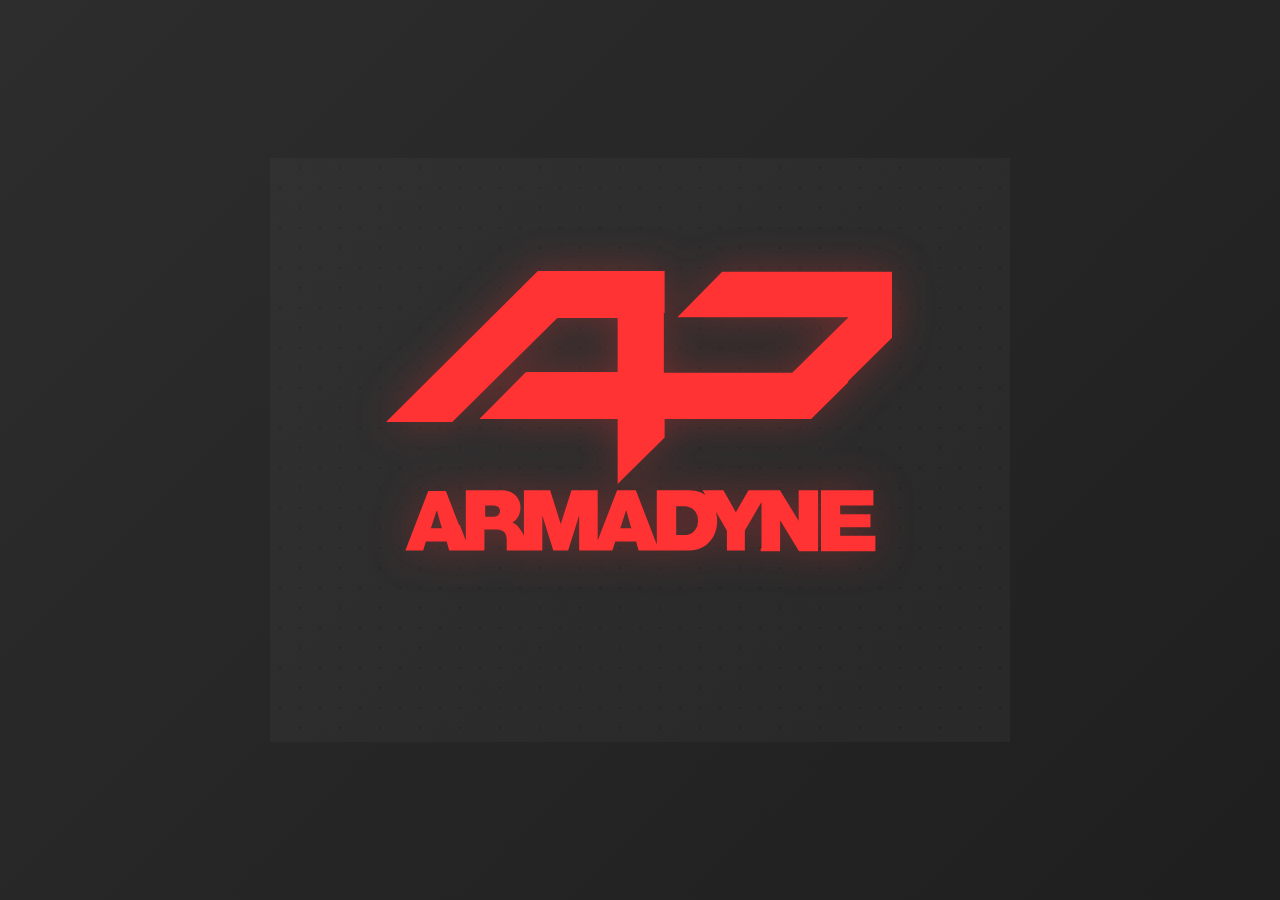
==== index.html @ 368b8206 "updated animations" ====
<!DOCTYPE html>
<html lang="en">
<head>
  <meta charset="UTF-8">
  <meta name="viewport" content="width=device-width, initial-scale=1.0">
  <meta http-equiv="X-UA-Compatible" content="IE=edge">
  <title>SVG Logo Page</title>
  <style>
    * {
      margin: 0;
      padding: 0;
      box-sizing: border-box;
    }

    body {
      /* Animated gradient background */
      background: linear-gradient(-45deg, #000, #333, #1a1a1a, #2d2d2d);
      background-size: 400% 400%;
      animation: gradientShift 8s ease infinite;
      display: flex;
      justify-content: center;
      align-items: center;
      height: 100vh;
      overflow: hidden;
    }

    @keyframes gradientShift {
      0% { background-position: 0% 50%; }
      50% { background-position: 100% 50%; }
      100% { background-position: 0% 50%; }
    }

    .svg-container {
      width: 50%;
      position: relative;
      animation: fadeInUp 2s ease-out, float 6s ease-in-out infinite;
      animation-delay: 0s, 2s;
    }

    @keyframes fadeInUp {
      from {
        opacity: 0;
        transform: translateY(50px);
      }
      to {
        opacity: 1;
        transform: translateY(0);
      }
    }

    @keyframes float {
      0%, 100% { transform: translateY(0px); }
      50% { transform: translateY(-10px); }
    }

    svg {
      width: 100%;
      height: auto;
      filter: drop-shadow(0 0 20px rgba(255, 51, 51, 0.3));
      transition: filter 0.3s ease;
    }

    svg:hover {
      filter: drop-shadow(0 0 30px rgba(255, 51, 51, 0.6));
    }

    /* SVG path animations */
    .cls-1, .cls-2 {
      fill: #ff3333;
      stroke: #ff3333;
      stroke-width: 2;
      stroke-dasharray: 1000;
      stroke-dashoffset: 1000;
      animation: drawPath 3s ease-in-out forwards;
      transition: stroke 0.3s ease, fill 0.3s ease;
    }

    .cls-1 {
      animation-delay: 0.5s;
    }

    .cls-2 {
      animation-delay: 1s;
    }

    @keyframes drawPath {
      to {
        stroke-dashoffset: 0;
      }
    }

    /* Hover effects */
    .svg-container:hover .cls-1,
    .svg-container:hover .cls-2 {
      stroke: #ff3333;
      fill: #ff3333;
      stroke-width: 3;
    }

    /* Add some sparkle effects */
    .svg-container::before {
      content: '';
      position: absolute;
      top: -50px;
      left: -50px;
      right: -50px;
      bottom: -50px;
      background: radial-gradient(circle, transparent 1px, rgba(102, 102, 102, 0.1) 1px);
      background-size: 20px 20px;
      animation: sparkle 4s linear infinite;
      pointer-events: none;
    }

    @keyframes sparkle {
      0% { transform: translateX(0) translateY(0); }
      25% { transform: translateX(10px) translateY(-5px); }
      50% { transform: translateX(-5px) translateY(10px); }
      75% { transform: translateX(-10px) translateY(-5px); }
      100% { transform: translateX(0) translateY(0); }
    }

    /* Text styling */
    text {
      fill: #999;
      font-family: Arial, sans-serif;
    }
  </style>
</head>
<body>

  <div class="svg-container">
    <!-- SVG with red fill and stroke -->
    <svg xmlns="http://www.w3.org/2000/svg" version="1.1" viewBox="0 0 800 600">
      <defs>
        <style>
          .cls-1, .cls-2 {
            fill: #ff3333; /* Red fill */
            stroke: #ff3333; /* Red stroke */
            stroke-width: 2; /* Stroke width */
          }
        </style>
      </defs>
      <g>
        <g id="Layer_1">
          <!-- First part with red fill and stroke -->
          <path class="cls-2" d="M257.85,205.9h115.21v-69.47h-76.8l-131.35,130.13h-79.98c62.37-62.62,125.72-124.25,187.85-186.87h157.03v126.21h160.46l70.44-69.47h-214.02l56.01-56.75h212.31v82.43l-101.51,100.53h-183.69v23.97l-56.75,56.01v-79.98h-171.46l56.26-56.75Z"/>
          
          <!-- Second part with red fill and stroke -->
          <path class="cls-1" d="M599.31,394.73l-24.95-40.85h-38.16l-16.39,28.62-16.14-28.62h-23.73l5.09,8.75c-5.69-5.34-13.49-8.75-23.44-8.75h-39.62v72.21l-27.88-72.21h-22.01l-25.93,67.14v-67.14h-31.06l-14.19,44.52-13.94-44.52h-31.06v60.56c-3.12-8.83-7.35-16.86-17.12-21.42,17.61-9.3,13.94-39.14-11.74-39.14h-43.78v67.14l-25.93-67.14h-22.01l-28.62,74.11h22.26l3.42-11.25h25.93l3.18,11.25h44.03v-26.17h12.72c9.05,0,14.68,1.96,15.16,12.23v13.94h44.52v-43.54l13.7,43.54h18.59l13.7-43.54v43.54h41.58l3.67-11.25h25.93l3.18,11.25h63.35c28.03,0,39.12-26.94,33.35-48.34l13.62,23.39v24.95h22.5v-24.95l20.79-35.42v60.36h22.26v-41.34l25.19,41.34h22.26v-74.11h-22.26v40.85ZM145.58,401.34h-8.32l8.32-25.68.49-1.22,7.58,26.91h-8.07ZM217.24,386.91h-11.74v-15.9h11.74c11.74,0,11.74,15.9,0,15.9ZM382.35,401.34h-8.32l8.32-25.68.49-1.22,7.58,26.91h-8.07ZM458.91,409.66c-.98,0-2.2.24-3.43.24h-11.25v-38.16h11.25c1.22,0,2.45.25,3.43.49,19.57,3.18,19.57,34,0,37.42ZM649.2,410.63v-12.72h37.91v-14.19h-37.91v-12.72h41.58v-17.12h-63.59v74.11h66.04v-17.37h-44.03Z"/>
        </g>
      </g>
    </svg>
  </div>

</body>
</html>
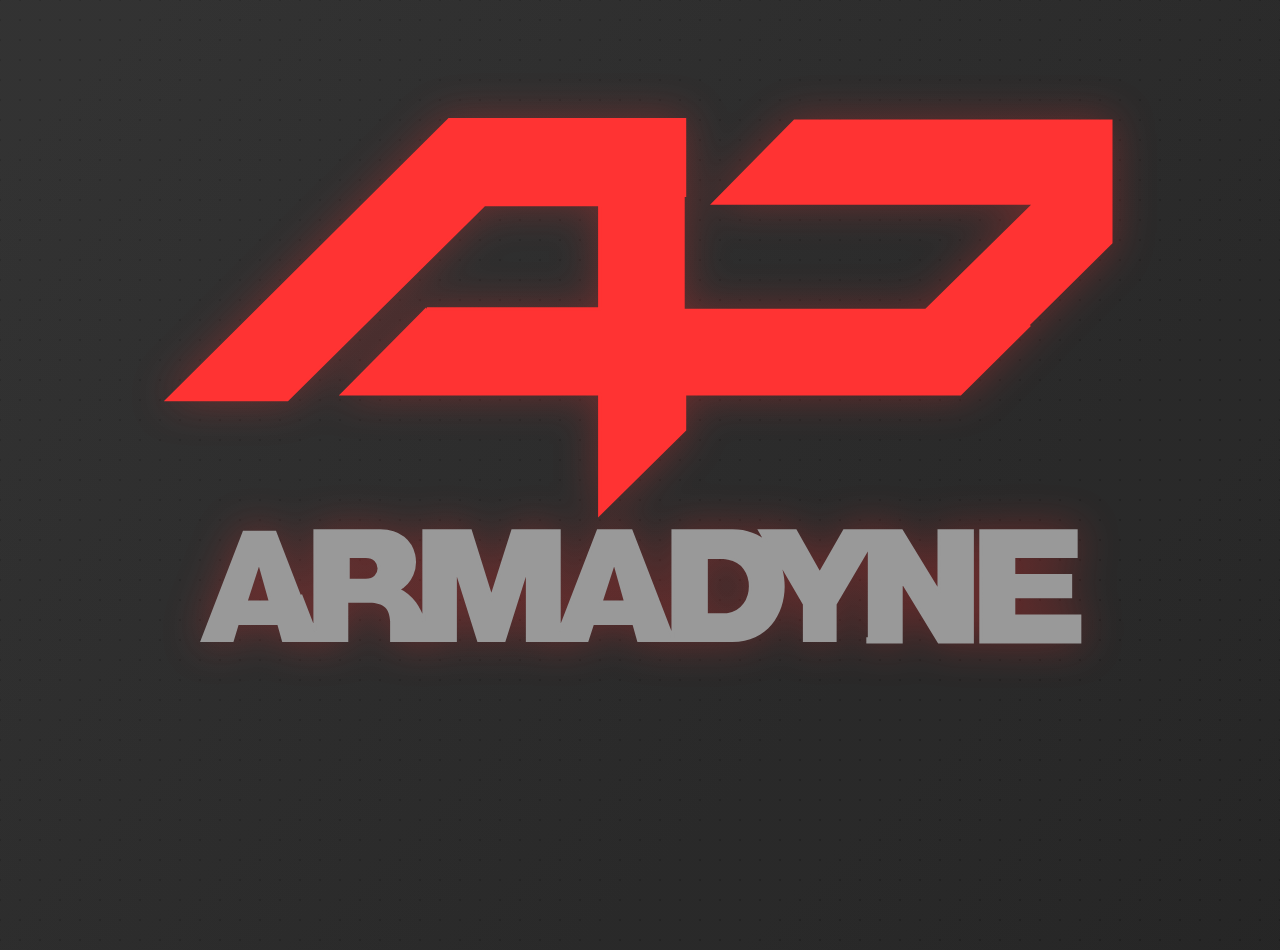
==== commit 7ddcd4d2: "updated colours" ====
--- a/index.html
+++ b/index.html
@@ -31,7 +31,8 @@
     }
 
     .svg-container {
-      width: 50%;
+      width: 100%;
+      height: 100vh;
       position: relative;
       animation: fadeInUp 2s ease-out, float 6s ease-in-out infinite;
       animation-delay: 0s, 2s;
@@ -55,7 +56,7 @@
 
     svg {
       width: 100%;
-      height: auto;
+      height: 100%;
       filter: drop-shadow(0 0 20px rgba(255, 51, 51, 0.3));
       transition: filter 0.3s ease;
     }
@@ -66,13 +67,23 @@
 
     /* SVG path animations */
     .cls-1, .cls-2 {
-      fill: #ff3333;
-      stroke: #ff3333;
       stroke-width: 2;
       stroke-dasharray: 1000;
       stroke-dashoffset: 1000;
       animation: drawPath 3s ease-in-out forwards;
       transition: stroke 0.3s ease, fill 0.3s ease;
+    }
+
+    /* Logo part (first path) - red */
+    .cls-2 {
+      fill: #ff3333;
+      stroke: #ff3333;
+    }
+
+    /* Text part (second path) - grey */
+    .cls-1 {
+      fill: #999;
+      stroke: #999;
     }
 
     .cls-1 {
@@ -90,10 +101,15 @@
     }
 
     /* Hover effects */
-    .svg-container:hover .cls-1,
     .svg-container:hover .cls-2 {
       stroke: #ff3333;
       fill: #ff3333;
+      stroke-width: 3;
+    }
+
+    .svg-container:hover .cls-1 {
+      stroke: #999;
+      fill: #999;
       stroke-width: 3;
     }
 
@@ -119,7 +135,7 @@
       100% { transform: translateX(0) translateY(0); }
     }
 
-    /* Text styling */
+    /* Text styling for any text elements */
     text {
       fill: #999;
       font-family: Arial, sans-serif;
@@ -133,19 +149,24 @@
     <svg xmlns="http://www.w3.org/2000/svg" version="1.1" viewBox="0 0 800 600">
       <defs>
         <style>
-          .cls-1, .cls-2 {
-            fill: #ff3333; /* Red fill */
-            stroke: #ff3333; /* Red stroke */
+          .cls-2 {
+            fill: #ff3333; /* Red fill for logo */
+            stroke: #ff3333; /* Red stroke for logo */
+            stroke-width: 2; /* Stroke width */
+          }
+          .cls-1 {
+            fill: #999; /* Grey fill for text */
+            stroke: #999; /* Grey stroke for text */
             stroke-width: 2; /* Stroke width */
           }
         </style>
       </defs>
       <g>
         <g id="Layer_1">
-          <!-- First part with red fill and stroke -->
+          <!-- Logo part with red fill and stroke -->
           <path class="cls-2" d="M257.85,205.9h115.21v-69.47h-76.8l-131.35,130.13h-79.98c62.37-62.62,125.72-124.25,187.85-186.87h157.03v126.21h160.46l70.44-69.47h-214.02l56.01-56.75h212.31v82.43l-101.51,100.53h-183.69v23.97l-56.75,56.01v-79.98h-171.46l56.26-56.75Z"/>
           
-          <!-- Second part with red fill and stroke -->
+          <!-- Text part with grey fill and stroke -->
           <path class="cls-1" d="M599.31,394.73l-24.95-40.85h-38.16l-16.39,28.62-16.14-28.62h-23.73l5.09,8.75c-5.69-5.34-13.49-8.75-23.44-8.75h-39.62v72.21l-27.88-72.21h-22.01l-25.93,67.14v-67.14h-31.06l-14.19,44.52-13.94-44.52h-31.06v60.56c-3.12-8.83-7.35-16.86-17.12-21.42,17.61-9.3,13.94-39.14-11.74-39.14h-43.78v67.14l-25.93-67.14h-22.01l-28.62,74.11h22.26l3.42-11.25h25.93l3.18,11.25h44.03v-26.17h12.72c9.05,0,14.68,1.96,15.16,12.23v13.94h44.52v-43.54l13.7,43.54h18.59l13.7-43.54v43.54h41.58l3.67-11.25h25.93l3.18,11.25h63.35c28.03,0,39.12-26.94,33.35-48.34l13.62,23.39v24.95h22.5v-24.95l20.79-35.42v60.36h22.26v-41.34l25.19,41.34h22.26v-74.11h-22.26v40.85ZM145.58,401.34h-8.32l8.32-25.68.49-1.22,7.58,26.91h-8.07ZM217.24,386.91h-11.74v-15.9h11.74c11.74,0,11.74,15.9,0,15.9ZM382.35,401.34h-8.32l8.32-25.68.49-1.22,7.58,26.91h-8.07ZM458.91,409.66c-.98,0-2.2.24-3.43.24h-11.25v-38.16h11.25c1.22,0,2.45.25,3.43.49,19.57,3.18,19.57,34,0,37.42ZM649.2,410.63v-12.72h37.91v-14.19h-37.91v-12.72h41.58v-17.12h-63.59v74.11h66.04v-17.37h-44.03Z"/>
         </g>
       </g>
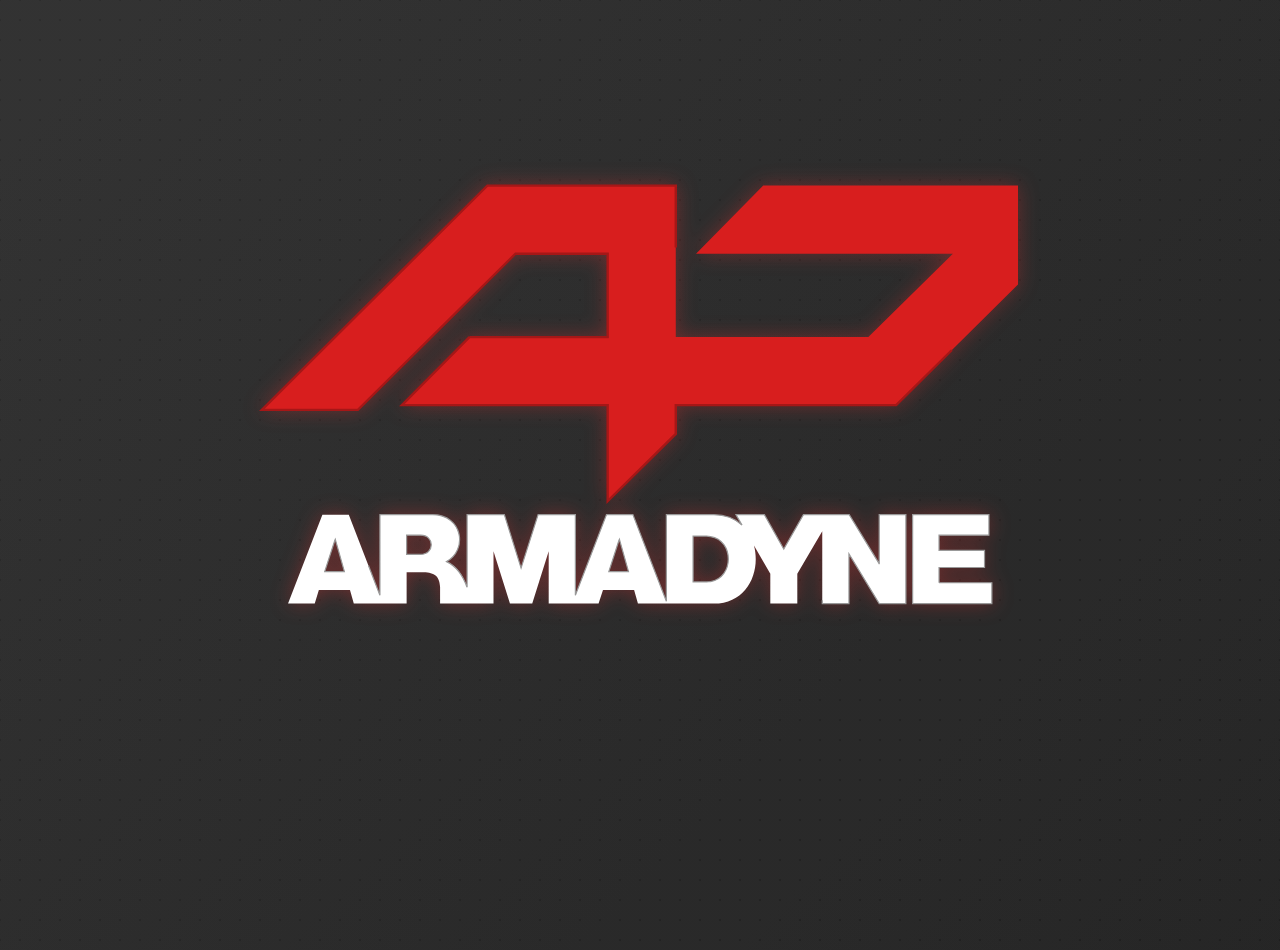
==== commit da7542a1: "Change title and update SVG styleschanges to logo Updated the title and modified SVG styles for logo" ====
--- a/index.html
+++ b/index.html
@@ -4,7 +4,7 @@
   <meta charset="UTF-8">
   <meta name="viewport" content="width=device-width, initial-scale=1.0">
   <meta http-equiv="X-UA-Compatible" content="IE=edge">
-  <title>SVG Logo Page</title>
+  <title>ARMADYNE</title>
   <style>
     * {
       margin: 0;
@@ -34,6 +34,9 @@
       width: 100%;
       height: 100vh;
       position: relative;
+      display: flex;
+      justify-content: center;
+      align-items: center;
       animation: fadeInUp 2s ease-out, float 6s ease-in-out infinite;
       animation-delay: 0s, 2s;
     }
@@ -55,14 +58,14 @@
     }
 
     svg {
-      width: 100%;
-      height: 100%;
-      filter: drop-shadow(0 0 20px rgba(255, 51, 51, 0.3));
+      width: 80%;
+      height: 80%;
+      filter: drop-shadow(0 0 10px rgba(255, 51, 51, 0.3));
       transition: filter 0.3s ease;
     }
 
     svg:hover {
-      filter: drop-shadow(0 0 30px rgba(255, 51, 51, 0.6));
+      filter: drop-shadow(0 0 15px rgba(255, 51, 51, 0.6));
     }
 
     /* SVG path animations */
@@ -74,16 +77,17 @@
       transition: stroke 0.3s ease, fill 0.3s ease;
     }
 
-    /* Logo part (first path) - red */
+    /* Logo part - custom red */
     .cls-2 {
-      fill: #ff3333;
-      stroke: #ff3333;
+      fill: #D81E1E;
+      stroke: #A61717;
     }
 
-    /* Text part (second path) - grey */
+    /* Text part - white with grey outline */
     .cls-1 {
-      fill: #999;
+      fill: #FFF;
       stroke: #999;
+      stroke-width: 1;
     }
 
     .cls-1 {
@@ -102,15 +106,15 @@
 
     /* Hover effects */
     .svg-container:hover .cls-2 {
-      stroke: #ff3333;
-      fill: #ff3333;
+      stroke: #A61717;
+      fill: #D81E1E;
       stroke-width: 3;
     }
 
     .svg-container:hover .cls-1 {
       stroke: #999;
-      fill: #999;
-      stroke-width: 3;
+      fill: #FFF;
+      stroke-width: 2;
     }
 
     /* Add some sparkle effects */
@@ -150,14 +154,14 @@
       <defs>
         <style>
           .cls-2 {
-            fill: #ff3333; /* Red fill for logo */
-            stroke: #ff3333; /* Red stroke for logo */
+            fill: #D81E1E; /* Custom red fill for logo */
+            stroke: #A61717; /* Darker red stroke for logo */
             stroke-width: 2; /* Stroke width */
           }
           .cls-1 {
-            fill: #999; /* Grey fill for text */
-            stroke: #999; /* Grey stroke for text */
-            stroke-width: 2; /* Stroke width */
+            fill: #FFF; /* White fill for text */
+            stroke: #999; /* Grey outline for text */
+            stroke-width: 1; /* Thinner stroke width */
           }
         </style>
       </defs>
@@ -166,7 +170,7 @@
           <!-- Logo part with red fill and stroke -->
           <path class="cls-2" d="M257.85,205.9h115.21v-69.47h-76.8l-131.35,130.13h-79.98c62.37-62.62,125.72-124.25,187.85-186.87h157.03v126.21h160.46l70.44-69.47h-214.02l56.01-56.75h212.31v82.43l-101.51,100.53h-183.69v23.97l-56.75,56.01v-79.98h-171.46l56.26-56.75Z"/>
           
-          <!-- Text part with grey fill and stroke -->
+          <!-- Text part with white fill and grey outline -->
           <path class="cls-1" d="M599.31,394.73l-24.95-40.85h-38.16l-16.39,28.62-16.14-28.62h-23.73l5.09,8.75c-5.69-5.34-13.49-8.75-23.44-8.75h-39.62v72.21l-27.88-72.21h-22.01l-25.93,67.14v-67.14h-31.06l-14.19,44.52-13.94-44.52h-31.06v60.56c-3.12-8.83-7.35-16.86-17.12-21.42,17.61-9.3,13.94-39.14-11.74-39.14h-43.78v67.14l-25.93-67.14h-22.01l-28.62,74.11h22.26l3.42-11.25h25.93l3.18,11.25h44.03v-26.17h12.72c9.05,0,14.68,1.96,15.16,12.23v13.94h44.52v-43.54l13.7,43.54h18.59l13.7-43.54v43.54h41.58l3.67-11.25h25.93l3.18,11.25h63.35c28.03,0,39.12-26.94,33.35-48.34l13.62,23.39v24.95h22.5v-24.95l20.79-35.42v60.36h22.26v-41.34l25.19,41.34h22.26v-74.11h-22.26v40.85ZM145.58,401.34h-8.32l8.32-25.68.49-1.22,7.58,26.91h-8.07ZM217.24,386.91h-11.74v-15.9h11.74c11.74,0,11.74,15.9,0,15.9ZM382.35,401.34h-8.32l8.32-25.68.49-1.22,7.58,26.91h-8.07ZM458.91,409.66c-.98,0-2.2.24-3.43.24h-11.25v-38.16h11.25c1.22,0,2.45.25,3.43.49,19.57,3.18,19.57,34,0,37.42ZM649.2,410.63v-12.72h37.91v-14.19h-37.91v-12.72h41.58v-17.12h-63.59v74.11h66.04v-17.37h-44.03Z"/>
         </g>
       </g>
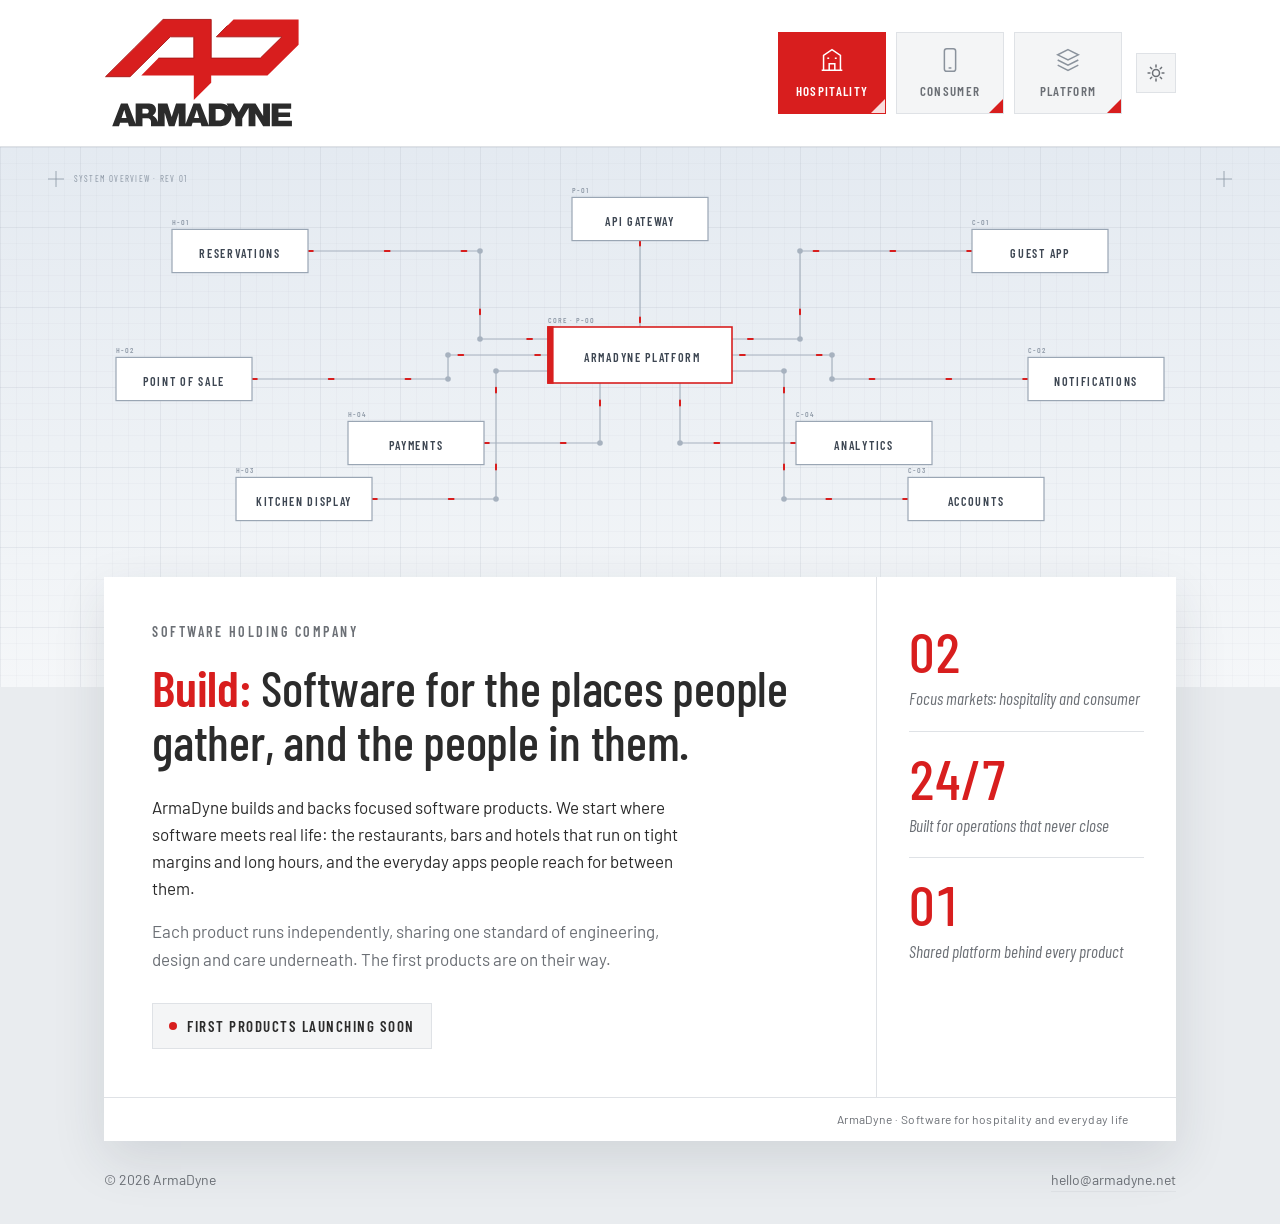
==== commit fca1eda2: "Redesign as ArmaDyne software holding company page Light and dark themes with a system-preference de" ====
--- a/index.html
+++ b/index.html
@@ -2,180 +2,596 @@
 <html lang="en">
 <head>
   <meta charset="UTF-8">
-  <meta name="viewport" content="width=device-width, initial-scale=1.0">
-  <meta http-equiv="X-UA-Compatible" content="IE=edge">
+  <meta name="viewport" content="width=device-width, initial-scale=1">
   <title>ARMADYNE</title>
+  <meta name="description" content="ArmaDyne is a software holding company building products for hospitality and for everyday users.">
+  <meta name="theme-color" content="#f4f5f6" media="(prefers-color-scheme: light)">
+  <meta name="theme-color" content="#1b1c1f" media="(prefers-color-scheme: dark)">
+  <meta property="og:type" content="website">
+  <meta property="og:url" content="https://armadyne.net/">
+  <meta property="og:title" content="ARMADYNE">
+  <meta property="og:description" content="A software holding company building products for hospitality and for everyday users.">
+  <link rel="icon" type="image/svg+xml" href="data:image/svg+xml,%3Csvg xmlns='http://www.w3.org/2000/svg' viewBox='80 75 580 275'%3E%3Cpath fill='%23D81E1E' d='M257.85,205.9h115.21v-69.47h-76.8l-131.35,130.13h-79.98c62.37-62.62,125.72-124.25,187.85-186.87h157.03v126.21h160.46l70.44-69.47h-214.02l56.01-56.75h212.31v82.43l-101.51,100.53h-183.69v23.97l-56.75,56.01v-79.98h-171.46l56.26-56.75Z'/%3E%3C/svg%3E">
+
+  <!-- Apply the saved theme before first paint so there is no flash. -->
+  <script>
+    try {
+      var saved = localStorage.getItem('theme');
+      if (saved === 'light' || saved === 'dark') document.documentElement.dataset.theme = saved;
+    } catch (e) {}
+  </script>
+
+  <link rel="preconnect" href="https://fonts.googleapis.com">
+  <link rel="preconnect" href="https://fonts.gstatic.com" crossorigin>
+  <link href="https://fonts.googleapis.com/css2?family=Barlow+Condensed:ital,wght@0,500;0,600;1,400&family=Barlow:wght@400;500;600&display=swap" rel="stylesheet">
+
   <style>
-    * {
-      margin: 0;
-      padding: 0;
-      box-sizing: border-box;
-    }
+    :root {
+      --page: #e9ecef;
+      --panel: #ffffff;
+      --panel-alt: #f4f5f6;
+      --text: #2b2b2b;
+      --muted: #6b6f75;
+      --rule: #dfe2e6;
+      --accent: #D81E1E;
+      --accent-dark: #A61717;
+      --word-fill: #2b2b2b;
+      --word-stroke: transparent;
+      --sky-top: #e4eaf1;
+      --sky-mid: #edf1f5;
+      --sky-bottom: #f5f7f9;
+      --grid: rgba(60, 80, 110, .07);
+      --grid-major: rgba(60, 80, 110, .14);
+      --node-bg: #ffffff;
+      --node-stroke: #9aa6b4;
+      --line: #a7b2bf;
+      --label: #3d4652;
+      --tag: #8a95a3;
+      --structure-light: #8a929c;
+      --shadow: 0 18px 50px rgba(30, 40, 55, .12);
+      color-scheme: light;
+    }
+
+    @media (prefers-color-scheme: dark) {
+      :root:not([data-theme="light"]) {
+        --page: #1b1c1f;
+        --panel: #121315;
+        --panel-alt: #18191c;
+        --text: #e8e8e8;
+        --muted: #9a9ea5;
+        --rule: #2a2c30;
+        --accent: #E53535;
+        --accent-dark: #b52323;
+        --word-fill: #ffffff;
+        --word-stroke: #999999;
+        --sky-top: #070b12;
+        --sky-mid: #0b1220;
+        --sky-bottom: #111a2b;
+        --grid: rgba(140, 170, 210, .06);
+        --grid-major: rgba(140, 170, 210, .13);
+        --node-bg: #0f1622;
+        --node-stroke: #3d4c63;
+        --line: #34435a;
+        --label: #c9d3e0;
+        --tag: #5f6f86;
+        --structure-light: #4a5566;
+        --shadow: 0 18px 50px rgba(0, 0, 0, .5);
+        color-scheme: dark;
+      }
+    }
+
+    :root[data-theme="dark"] {
+      --page: #1b1c1f;
+      --panel: #121315;
+      --panel-alt: #18191c;
+      --text: #e8e8e8;
+      --muted: #9a9ea5;
+      --rule: #2a2c30;
+      --accent: #E53535;
+      --accent-dark: #b52323;
+      --word-fill: #ffffff;
+      --word-stroke: #999999;
+      --sky-top: #070b12;
+      --sky-mid: #0b1220;
+      --sky-bottom: #111a2b;
+      --grid: rgba(140, 170, 210, .06);
+      --grid-major: rgba(140, 170, 210, .13);
+      --node-bg: #0f1622;
+      --node-stroke: #3d4c63;
+      --line: #34435a;
+      --label: #c9d3e0;
+      --tag: #5f6f86;
+      --structure-light: #4a5566;
+      --shadow: 0 18px 50px rgba(0, 0, 0, .5);
+      color-scheme: dark;
+    }
+
+    *, *::before, *::after { box-sizing: border-box; margin: 0; padding: 0; }
+
+    html { -webkit-text-size-adjust: 100%; }
 
     body {
-      /* Animated gradient background */
-      background: linear-gradient(-45deg, #000, #333, #1a1a1a, #2d2d2d);
-      background-size: 400% 400%;
-      animation: gradientShift 8s ease infinite;
+      background: var(--page);
+      color: var(--text);
+      font-family: 'Barlow', system-ui, sans-serif;
+      font-size: 17px;
+      line-height: 1.6;
+      min-height: 100vh;
       display: flex;
+      flex-direction: column;
+      transition: background-color .3s ease, color .3s ease;
+    }
+
+    .wrap { width: 100%; max-width: 1120px; margin: 0 auto; padding: 0 24px; }
+
+    /* Header */
+    header {
+      background: var(--panel);
+      border-bottom: 1px solid var(--rule);
+      position: relative;
+      z-index: 2;
+      transition: background-color .3s ease;
+    }
+
+    .header-inner {
+      display: flex;
+      align-items: center;
+      justify-content: space-between;
+      gap: 24px;
+      padding-top: 18px;
+      padding-bottom: 18px;
+    }
+
+    .logo { display: block; width: 190px; flex-shrink: 0; }
+    .logo svg { display: block; width: 100%; height: auto; overflow: visible; }
+
+    .logo .mark { fill: var(--accent); stroke: var(--accent-dark); stroke-width: 2; }
+    .logo .word { fill: var(--word-fill); stroke: var(--word-stroke); stroke-width: 1; }
+
+    .logo .mark, .logo .word {
+      stroke-dasharray: 1600;
+      stroke-dashoffset: 1600;
+      fill-opacity: 0;
+      animation: draw 1.6s ease-out forwards, fill .6s ease-out forwards;
+    }
+    .logo .mark { stroke-width: 3; animation-delay: 0s, 1.1s; }
+    .logo .word { animation-delay: .35s, 1.35s; }
+
+    @keyframes draw { to { stroke-dashoffset: 0; } }
+    @keyframes fill { to { fill-opacity: 1; } }
+
+    .header-right { display: flex; align-items: center; gap: 14px; }
+
+    .tiles { display: flex; gap: 10px; list-style: none; }
+
+    .tile {
+      position: relative;
+      width: 108px;
+      height: 82px;
+      background: var(--panel-alt);
+      border: 1px solid var(--rule);
+      display: flex;
+      flex-direction: column;
+      align-items: center;
       justify-content: center;
-      align-items: center;
-      height: 100vh;
+      gap: 6px;
       overflow: hidden;
-    }
-
-    @keyframes gradientShift {
-      0% { background-position: 0% 50%; }
-      50% { background-position: 100% 50%; }
-      100% { background-position: 0% 50%; }
-    }
-
-    .svg-container {
-      width: 100%;
-      height: 100vh;
-      position: relative;
-      display: flex;
-      justify-content: center;
-      align-items: center;
-      animation: fadeInUp 2s ease-out, float 6s ease-in-out infinite;
-      animation-delay: 0s, 2s;
-    }
-
-    @keyframes fadeInUp {
-      from {
-        opacity: 0;
-        transform: translateY(50px);
-      }
-      to {
-        opacity: 1;
-        transform: translateY(0);
-      }
-    }
-
-    @keyframes float {
-      0%, 100% { transform: translateY(0px); }
-      50% { transform: translateY(-10px); }
-    }
-
-    svg {
-      width: 80%;
-      height: 80%;
-      filter: drop-shadow(0 0 10px rgba(255, 51, 51, 0.3));
-      transition: filter 0.3s ease;
-    }
-
-    svg:hover {
-      filter: drop-shadow(0 0 15px rgba(255, 51, 51, 0.6));
-    }
-
-    /* SVG path animations */
-    .cls-1, .cls-2 {
-      stroke-width: 2;
-      stroke-dasharray: 1000;
-      stroke-dashoffset: 1000;
-      animation: drawPath 3s ease-in-out forwards;
-      transition: stroke 0.3s ease, fill 0.3s ease;
-    }
-
-    /* Logo part - custom red */
-    .cls-2 {
-      fill: #D81E1E;
-      stroke: #A61717;
-    }
-
-    /* Text part - white with grey outline */
-    .cls-1 {
-      fill: #FFF;
-      stroke: #999;
-      stroke-width: 1;
-    }
-
-    .cls-1 {
-      animation-delay: 0.5s;
-    }
-
-    .cls-2 {
-      animation-delay: 1s;
-    }
-
-    @keyframes drawPath {
-      to {
-        stroke-dashoffset: 0;
-      }
-    }
-
-    /* Hover effects */
-    .svg-container:hover .cls-2 {
-      stroke: #A61717;
-      fill: #D81E1E;
-      stroke-width: 3;
-    }
-
-    .svg-container:hover .cls-1 {
-      stroke: #999;
-      fill: #FFF;
-      stroke-width: 2;
-    }
-
-    /* Add some sparkle effects */
-    .svg-container::before {
+      transition: background-color .3s ease, border-color .3s ease;
+    }
+    .tile svg { width: 30px; height: 30px; stroke: var(--structure-light); fill: none; stroke-width: 1.6; }
+    .tile span {
+      font-family: 'Barlow Condensed', sans-serif;
+      font-weight: 600;
+      font-size: 13px;
+      letter-spacing: .1em;
+      text-transform: uppercase;
+      color: var(--muted);
+    }
+    .tile::after {
       content: '';
       position: absolute;
-      top: -50px;
-      left: -50px;
-      right: -50px;
-      bottom: -50px;
-      background: radial-gradient(circle, transparent 1px, rgba(102, 102, 102, 0.1) 1px);
-      background-size: 20px 20px;
-      animation: sparkle 4s linear infinite;
-      pointer-events: none;
-    }
-
-    @keyframes sparkle {
-      0% { transform: translateX(0) translateY(0); }
-      25% { transform: translateX(10px) translateY(-5px); }
-      50% { transform: translateX(-5px) translateY(10px); }
-      75% { transform: translateX(-10px) translateY(-5px); }
-      100% { transform: translateX(0) translateY(0); }
-    }
-
-    /* Text styling for any text elements */
-    text {
-      fill: #999;
-      font-family: Arial, sans-serif;
+      right: 0;
+      bottom: 0;
+      border-style: solid;
+      border-width: 0 0 14px 14px;
+      border-color: transparent transparent var(--accent) transparent;
+    }
+    .tile.active { background: var(--accent); border-color: var(--accent); }
+    .tile.active svg { stroke: #fff; }
+    .tile.active span { color: #fff; }
+    .tile.active::after { border-color: transparent transparent #fff transparent; opacity: .85; }
+
+    .theme-toggle {
+      width: 40px;
+      height: 40px;
+      border: 1px solid var(--rule);
+      background: var(--panel-alt);
+      color: var(--muted);
+      display: grid;
+      place-items: center;
+      cursor: pointer;
+      transition: color .2s ease, border-color .2s ease, background-color .3s ease;
+    }
+    .theme-toggle:hover { color: var(--accent); border-color: var(--accent); }
+    .theme-toggle:focus-visible { outline: 2px solid var(--accent); outline-offset: 2px; }
+    .theme-toggle svg { width: 20px; height: 20px; fill: none; stroke: currentColor; stroke-width: 1.8; stroke-linecap: round; }
+    .theme-toggle .moon { display: none; }
+    :root[data-theme="dark"] .theme-toggle .sun { display: none; }
+    :root[data-theme="dark"] .theme-toggle .moon { display: block; }
+    @media (prefers-color-scheme: dark) {
+      :root:not([data-theme="light"]) .theme-toggle .sun { display: none; }
+      :root:not([data-theme="light"]) .theme-toggle .moon { display: block; }
+    }
+
+    /* Hero */
+    .hero {
+      position: relative;
+      height: 60vh;
+      min-height: 360px;
+      max-height: 620px;
+      overflow: hidden;
+      background: linear-gradient(180deg, var(--sky-top) 0%, var(--sky-mid) 55%, var(--sky-bottom) 100%);
+      transition: background .3s ease;
+    }
+    .hero svg { position: absolute; inset: 0; width: 100%; height: 100%; }
+    .grid-minor { stroke: var(--grid); }
+    .grid-major { stroke: var(--grid-major); }
+    .link { fill: none; stroke: var(--line); stroke-width: 1.5; }
+    .flow { fill: none; stroke: var(--accent); stroke-width: 2.5; stroke-linecap: round; stroke-dasharray: 6 90; animation: flow 3.2s linear infinite; }
+    .flow.slow { animation-duration: 4.4s; }
+    .flow.rev { animation-direction: reverse; }
+    @keyframes flow { to { stroke-dashoffset: -96; } }
+    .joint { fill: var(--line); }
+    .node rect { fill: var(--node-bg); stroke: var(--node-stroke); stroke-width: 1.5; }
+    .node text, .hub text {
+      font-family: 'Barlow Condensed', sans-serif;
+      font-weight: 600;
+      font-size: 15px;
+      letter-spacing: .14em;
+      fill: var(--label);
+      text-anchor: middle;
+      dominant-baseline: central;
+    }
+    .node .tag, .hub .tag { font-size: 10px; font-weight: 500; letter-spacing: .12em; fill: var(--tag); text-anchor: start; }
+    .hub rect { fill: var(--node-bg); stroke: var(--accent); stroke-width: 2; }
+    .hub .core { fill: var(--accent); }
+    .tick { stroke: var(--tag); stroke-width: 1; }
+    .hero rect, .hero text, .hero line, .hero path { transition: fill .3s ease, stroke .3s ease; }
+
+    /* Content */
+    main { flex: 1; position: relative; z-index: 1; }
+
+    .panel {
+      background: var(--panel);
+      margin-top: -110px;
+      box-shadow: var(--shadow);
+      display: grid;
+      grid-template-columns: 1fr 300px;
+      transition: background-color .3s ease;
+    }
+
+    .intro { padding: 44px 48px 48px; }
+
+    .eyebrow {
+      font-family: 'Barlow Condensed', sans-serif;
+      font-weight: 600;
+      font-size: 14px;
+      letter-spacing: .18em;
+      text-transform: uppercase;
+      color: var(--muted);
+      margin-bottom: 14px;
+    }
+
+    h1 {
+      font-family: 'Barlow Condensed', sans-serif;
+      font-weight: 500;
+      font-size: clamp(32px, 4.4vw, 50px);
+      line-height: 1.08;
+      letter-spacing: -.005em;
+      margin-bottom: 26px;
+      text-wrap: balance;
+    }
+    h1 strong { color: var(--accent); font-weight: 600; }
+
+    .intro p { color: var(--muted); max-width: 54ch; margin-bottom: 16px; }
+    .intro p.lead { color: var(--text); }
+
+    .status {
+      display: inline-flex;
+      align-items: center;
+      gap: 10px;
+      margin-top: 14px;
+      padding: 10px 16px;
+      border: 1px solid var(--rule);
+      background: var(--panel-alt);
+      font-family: 'Barlow Condensed', sans-serif;
+      font-weight: 600;
+      font-size: 15px;
+      letter-spacing: .1em;
+      text-transform: uppercase;
+    }
+    .status .dot {
+      width: 8px;
+      height: 8px;
+      border-radius: 50%;
+      background: var(--accent);
+      animation: pulse 2s ease-in-out infinite;
+    }
+    @keyframes pulse { 50% { opacity: .25; } }
+
+    .stats {
+      list-style: none;
+      border-left: 1px solid var(--rule);
+      padding: 28px 32px;
+      display: flex;
+      flex-direction: column;
+    }
+    .stats li { padding: 18px 0; border-bottom: 1px solid var(--rule); }
+    .stats li:last-child { border-bottom: 0; }
+
+    .stat-num {
+      display: flex;
+      align-items: baseline;
+      gap: 8px;
+      font-family: 'Barlow Condensed', sans-serif;
+      font-weight: 500;
+      font-size: 56px;
+      line-height: 1;
+      color: var(--accent);
+      font-variant-numeric: tabular-nums;
+    }
+    .stat-num small { font-size: 18px; font-weight: 600; letter-spacing: .08em; }
+    .stat-label {
+      display: block;
+      margin-top: 6px;
+      font-family: 'Barlow Condensed', sans-serif;
+      font-style: italic;
+      font-size: 17px;
+      color: var(--muted);
+    }
+
+    .report {
+      grid-column: 1 / -1;
+      border-top: 1px solid var(--rule);
+      padding: 12px 48px;
+      font-size: 12px;
+      color: var(--muted);
+      text-align: right;
+      letter-spacing: .04em;
+    }
+
+    footer { padding: 28px 0 32px; font-size: 14px; color: var(--muted); }
+    .footer-inner { display: flex; justify-content: space-between; gap: 16px; flex-wrap: wrap; }
+    footer a { color: var(--muted); text-decoration: none; border-bottom: 1px solid var(--rule); }
+    footer a:hover { color: var(--accent); border-color: var(--accent); }
+
+    /* Tablet / phone */
+    @media (max-width: 860px) {
+      .panel { grid-template-columns: 1fr; margin-top: -70px; }
+      .stats { border-left: 0; border-top: 1px solid var(--rule); padding: 8px 32px; flex-direction: row; flex-wrap: wrap; gap: 0 32px; }
+      .stats li { flex: 1 1 160px; border-bottom: 0; }
+      .report { padding: 12px 32px; }
+    }
+
+    @media (max-width: 640px) {
+      .wrap { padding: 0 16px; }
+      .header-inner { flex-wrap: wrap; }
+      .logo { width: 150px; }
+      .header-right { width: 100%; justify-content: space-between; }
+      .tiles { flex: 1; }
+      .tile { flex: 1; width: auto; height: 64px; }
+      .tile svg { width: 22px; height: 22px; }
+      .hero { height: 38vh; min-height: 240px; }
+      .panel { margin-top: -48px; }
+      .intro { padding: 30px 22px 32px; }
+      .stats { padding: 4px 22px 12px; flex-direction: column; }
+      .stats li { border-bottom: 1px solid var(--rule); }
+      .stats li:last-child { border-bottom: 0; }
+      .stat-num { font-size: 46px; }
+      .report { padding: 12px 22px; text-align: left; }
+    }
+
+    @media (prefers-reduced-motion: reduce) {
+      .logo .mark, .logo .word { animation: none; stroke-dashoffset: 0; fill-opacity: 1; }
+      .status .dot, .flow { animation: none; }
+      .flow { display: none; }
+      body, header, .panel, .tile, .hero { transition: none; }
     }
   </style>
 </head>
 <body>
 
-  <div class="svg-container">
-    <!-- SVG with red fill and stroke -->
-    <svg xmlns="http://www.w3.org/2000/svg" version="1.1" viewBox="0 0 800 600">
+  <header>
+    <div class="wrap header-inner">
+      <a class="logo" href="/" aria-label="ArmaDyne home">
+        <svg viewBox="80 75 620 360" role="img" aria-hidden="true">
+          <path class="mark" d="M257.85,205.9h115.21v-69.47h-76.8l-131.35,130.13h-79.98c62.37-62.62,125.72-124.25,187.85-186.87h157.03v126.21h160.46l70.44-69.47h-214.02l56.01-56.75h212.31v82.43l-101.51,100.53h-183.69v23.97l-56.75,56.01v-79.98h-171.46l56.26-56.75Z"/>
+          <path class="word" d="M599.31,394.73l-24.95-40.85h-38.16l-16.39,28.62-16.14-28.62h-23.73l5.09,8.75c-5.69-5.34-13.49-8.75-23.44-8.75h-39.62v72.21l-27.88-72.21h-22.01l-25.93,67.14v-67.14h-31.06l-14.19,44.52-13.94-44.52h-31.06v60.56c-3.12-8.83-7.35-16.86-17.12-21.42,17.61-9.3,13.94-39.14-11.74-39.14h-43.78v67.14l-25.93-67.14h-22.01l-28.62,74.11h22.26l3.42-11.25h25.93l3.18,11.25h44.03v-26.17h12.72c9.05,0,14.68,1.96,15.16,12.23v13.94h44.52v-43.54l13.7,43.54h18.59l13.7-43.54v43.54h41.58l3.67-11.25h25.93l3.18,11.25h63.35c28.03,0,39.12-26.94,33.35-48.34l13.62,23.39v24.95h22.5v-24.95l20.79-35.42v60.36h22.26v-41.34l25.19,41.34h22.26v-74.11h-22.26v40.85ZM145.58,401.34h-8.32l8.32-25.68.49-1.22,7.58,26.91h-8.07ZM217.24,386.91h-11.74v-15.9h11.74c11.74,0,11.74,15.9,0,15.9ZM382.35,401.34h-8.32l8.32-25.68.49-1.22,7.58,26.91h-8.07ZM458.91,409.66c-.98,0-2.2.24-3.43.24h-11.25v-38.16h11.25c1.22,0,2.45.25,3.43.49,19.57,3.18,19.57,34,0,37.42ZM649.2,410.63v-12.72h37.91v-14.19h-37.91v-12.72h41.58v-17.12h-63.59v74.11h66.04v-17.37h-44.03Z"/>
+        </svg>
+      </a>
+
+      <div class="header-right">
+        <ul class="tiles" aria-label="Focus areas">
+          <li class="tile active">
+            <svg viewBox="0 0 32 32" aria-hidden="true"><path d="M5 27h22M7 27V11l9-6 9 6v16M13 27v-7h6v7M11 14h2M19 14h2"/></svg>
+            <span>Hospitality</span>
+          </li>
+          <li class="tile">
+            <svg viewBox="0 0 32 32" aria-hidden="true"><rect x="10" y="4" width="12" height="24" rx="2.5"/><path d="M14.5 24.5h3"/></svg>
+            <span>Consumer</span>
+          </li>
+          <li class="tile">
+            <svg viewBox="0 0 32 32" aria-hidden="true"><path d="M16 5l11 5.5-11 5.5L5 10.5 16 5Z"/><path d="M5 16l11 5.5L27 16M5 21.5L16 27l11-5.5"/></svg>
+            <span>Platform</span>
+          </li>
+        </ul>
+
+        <button class="theme-toggle" type="button" aria-label="Toggle dark mode">
+          <svg class="sun" viewBox="0 0 24 24" aria-hidden="true"><circle cx="12" cy="12" r="4.2"/><path d="M12 2.5v2.2M12 19.3v2.2M2.5 12h2.2M19.3 12h2.2M5.3 5.3l1.6 1.6M17.1 17.1l1.6 1.6M18.7 5.3l-1.6 1.6M6.9 17.1l-1.6 1.6"/></svg>
+          <svg class="moon" viewBox="0 0 24 24" aria-hidden="true"><path d="M20 14.5A8 8 0 0 1 9.5 4a8 8 0 1 0 10.5 10.5Z"/></svg>
+        </button>
+      </div>
+    </div>
+  </header>
+
+  <!-- Original illustration: a system flow diagram on a blueprint grid. -->
+  <section class="hero" aria-hidden="true">
+    <svg viewBox="0 0 1600 700" preserveAspectRatio="xMidYMin slice">
       <defs>
-        <style>
-          .cls-2 {
-            fill: #D81E1E; /* Custom red fill for logo */
-            stroke: #A61717; /* Darker red stroke for logo */
-            stroke-width: 2; /* Stroke width */
-          }
-          .cls-1 {
-            fill: #FFF; /* White fill for text */
-            stroke: #999; /* Grey outline for text */
-            stroke-width: 1; /* Thinner stroke width */
-          }
-        </style>
+        <pattern id="grid-minor" width="20" height="20" patternUnits="userSpaceOnUse"><path class="grid-minor" d="M20 0H0V20" fill="none" stroke-width="1"/></pattern>
+        <pattern id="grid-major" width="100" height="100" patternUnits="userSpaceOnUse"><path class="grid-major" d="M100 0H0V100" fill="none" stroke-width="1"/></pattern>
       </defs>
+      <rect width="1600" height="700" fill="url(#grid-minor)"/>
+      <rect width="1600" height="700" fill="url(#grid-major)"/>
+
       <g>
-        <g id="Layer_1">
-          <!-- Logo part with red fill and stroke -->
-          <path class="cls-2" d="M257.85,205.9h115.21v-69.47h-76.8l-131.35,130.13h-79.98c62.37-62.62,125.72-124.25,187.85-186.87h157.03v126.21h160.46l70.44-69.47h-214.02l56.01-56.75h212.31v82.43l-101.51,100.53h-183.69v23.97l-56.75,56.01v-79.98h-171.46l56.26-56.75Z"/>
-          
-          <!-- Text part with white fill and grey outline -->
-          <path class="cls-1" d="M599.31,394.73l-24.95-40.85h-38.16l-16.39,28.62-16.14-28.62h-23.73l5.09,8.75c-5.69-5.34-13.49-8.75-23.44-8.75h-39.62v72.21l-27.88-72.21h-22.01l-25.93,67.14v-67.14h-31.06l-14.19,44.52-13.94-44.52h-31.06v60.56c-3.12-8.83-7.35-16.86-17.12-21.42,17.61-9.3,13.94-39.14-11.74-39.14h-43.78v67.14l-25.93-67.14h-22.01l-28.62,74.11h22.26l3.42-11.25h25.93l3.18,11.25h44.03v-26.17h12.72c9.05,0,14.68,1.96,15.16,12.23v13.94h44.52v-43.54l13.7,43.54h18.59l13.7-43.54v43.54h41.58l3.67-11.25h25.93l3.18,11.25h63.35c28.03,0,39.12-26.94,33.35-48.34l13.62,23.39v24.95h22.5v-24.95l20.79-35.42v60.36h22.26v-41.34l25.19,41.34h22.26v-74.11h-22.26v40.85ZM145.58,401.34h-8.32l8.32-25.68.49-1.22,7.58,26.91h-8.07ZM217.24,386.91h-11.74v-15.9h11.74c11.74,0,11.74,15.9,0,15.9ZM382.35,401.34h-8.32l8.32-25.68.49-1.22,7.58,26.91h-8.07ZM458.91,409.66c-.98,0-2.2.24-3.43.24h-11.25v-38.16h11.25c1.22,0,2.45.25,3.43.49,19.57,3.18,19.57,34,0,37.42ZM649.2,410.63v-12.72h37.91v-14.19h-37.91v-12.72h41.58v-17.12h-63.59v74.11h66.04v-17.37h-44.03Z"/>
-        </g>
+        <path class="link" d="M385 130 H600 V240 H685"/>
+        <path class="link" d="M315 290 H560 V260 H685"/>
+        <path class="link" d="M465 440 H620 V280 H685"/>
+        <path class="link" d="M605 370 H750 V295"/>
+        <path class="link" d="M1215 130 H1000 V240 H915"/>
+        <path class="link" d="M1285 290 H1040 V260 H915"/>
+        <path class="link" d="M1135 440 H980 V280 H915"/>
+        <path class="link" d="M995 370 H850 V295"/>
+        <path class="link" d="M800 117 V225"/>
+      </g>
+      <g>
+        <path class="flow" d="M385 130 H600 V240 H685"/>
+        <path class="flow slow" d="M315 290 H560 V260 H685"/>
+        <path class="flow" d="M465 440 H620 V280 H685"/>
+        <path class="flow slow" d="M605 370 H750 V295"/>
+        <path class="flow rev" d="M1215 130 H1000 V240 H915"/>
+        <path class="flow slow rev" d="M1285 290 H1040 V260 H915"/>
+        <path class="flow rev" d="M1135 440 H980 V280 H915"/>
+        <path class="flow slow rev" d="M995 370 H850 V295"/>
+        <path class="flow slow" d="M800 117 V225"/>
+      </g>
+      <g>
+        <circle class="joint" cx="600" cy="130" r="3.5"/>
+        <circle class="joint" cx="600" cy="240" r="3.5"/>
+        <circle class="joint" cx="560" cy="290" r="3.5"/>
+        <circle class="joint" cx="560" cy="260" r="3.5"/>
+        <circle class="joint" cx="620" cy="440" r="3.5"/>
+        <circle class="joint" cx="620" cy="280" r="3.5"/>
+        <circle class="joint" cx="750" cy="370" r="3.5"/>
+        <circle class="joint" cx="1000" cy="130" r="3.5"/>
+        <circle class="joint" cx="1000" cy="240" r="3.5"/>
+        <circle class="joint" cx="1040" cy="290" r="3.5"/>
+        <circle class="joint" cx="1040" cy="260" r="3.5"/>
+        <circle class="joint" cx="980" cy="440" r="3.5"/>
+        <circle class="joint" cx="980" cy="280" r="3.5"/>
+        <circle class="joint" cx="850" cy="370" r="3.5"/>
+      </g>
+
+      <g>
+        <g class="node"><rect x="215" y="103" width="170" height="54"/><text x="300" y="132">RESERVATIONS</text><text class="tag" x="215" y="94">H-01</text></g>
+        <g class="node"><rect x="145" y="263" width="170" height="54"/><text x="230" y="292">POINT OF SALE</text><text class="tag" x="145" y="254">H-02</text></g>
+        <g class="node"><rect x="295" y="413" width="170" height="54"/><text x="380" y="442">KITCHEN DISPLAY</text><text class="tag" x="295" y="404">H-03</text></g>
+        <g class="node"><rect x="435" y="343" width="170" height="54"/><text x="520" y="372">PAYMENTS</text><text class="tag" x="435" y="334">H-04</text></g>
+        <g class="node"><rect x="1215" y="103" width="170" height="54"/><text x="1300" y="132">GUEST APP</text><text class="tag" x="1215" y="94">C-01</text></g>
+        <g class="node"><rect x="1285" y="263" width="170" height="54"/><text x="1370" y="292">NOTIFICATIONS</text><text class="tag" x="1285" y="254">C-02</text></g>
+        <g class="node"><rect x="1135" y="413" width="170" height="54"/><text x="1220" y="442">ACCOUNTS</text><text class="tag" x="1135" y="404">C-03</text></g>
+        <g class="node"><rect x="995" y="343" width="170" height="54"/><text x="1080" y="372">ANALYTICS</text><text class="tag" x="995" y="334">C-04</text></g>
+        <g class="node"><rect x="715" y="63" width="170" height="54"/><text x="800" y="92">API GATEWAY</text><text class="tag" x="715" y="54">P-01</text></g>
+      </g>
+
+      <g class="hub">
+        <rect x="685" y="225" width="230" height="70"/>
+        <rect class="core" x="685" y="225" width="6" height="70"/>
+        <text x="803" y="262">ARMADYNE PLATFORM</text>
+        <text class="tag" x="685" y="216">CORE &middot; P-00</text>
+      </g>
+
+      <g>
+        <path class="tick" d="M60 40 H80 M70 30 V50 M1520 40 H1540 M1530 30 V50"/>
+        <text class="tag" x="92" y="44" style="font-family:'Barlow Condensed',sans-serif;font-size:11px;letter-spacing:.14em;fill:var(--tag)">SYSTEM OVERVIEW &middot; REV 01</text>
       </g>
     </svg>
-  </div>
-
+  </section>
+
+  <main>
+    <div class="wrap">
+      <article class="panel">
+        <div class="intro">
+          <p class="eyebrow">Software holding company</p>
+          <h1><strong>Build:</strong> Software for the places people gather, and the people in them.</h1>
+          <p class="lead">ArmaDyne builds and backs focused software products. We start where software meets real life: the restaurants, bars and hotels that run on tight margins and long hours, and the everyday apps people reach for between them.</p>
+          <p>Each product runs independently, sharing one standard of engineering, design and care underneath. The first products are on their way.</p>
+          <div class="status"><span class="dot"></span>First products launching soon</div>
+        </div>
+
+        <ul class="stats">
+          <li>
+            <span class="stat-num" data-count="2" data-pad="2">02</span>
+            <span class="stat-label">Focus markets: hospitality and consumer</span>
+          </li>
+          <li>
+            <span class="stat-num">24/7</span>
+            <span class="stat-label">Built for operations that never close</span>
+          </li>
+          <li>
+            <span class="stat-num" data-count="1" data-pad="2">01</span>
+            <span class="stat-label">Shared platform behind every product</span>
+          </li>
+        </ul>
+
+        <p class="report">ArmaDyne &middot; Software for hospitality and everyday life</p>
+      </article>
+    </div>
+  </main>
+
+  <footer>
+    <div class="wrap footer-inner">
+      <span>&copy; 2026 ArmaDyne</span>
+      <a href="mailto:hello@armadyne.net">hello@armadyne.net</a>
+    </div>
+  </footer>
+
+  <script>
+    (function () {
+      var reduceMotion = window.matchMedia('(prefers-reduced-motion: reduce)').matches;
+
+      // Theme toggle: override the system preference and remember it.
+      var root = document.documentElement;
+      var dark = window.matchMedia('(prefers-color-scheme: dark)');
+      function isDark() {
+        return root.dataset.theme ? root.dataset.theme === 'dark' : dark.matches;
+      }
+      function syncThemeColor() {
+        var color = isDark() ? '#1b1c1f' : '#f4f5f6';
+        document.querySelectorAll('meta[name="theme-color"]').forEach(function (m) { m.setAttribute('content', color); });
+      }
+      document.querySelector('.theme-toggle').addEventListener('click', function () {
+        var next = isDark() ? 'light' : 'dark';
+        root.dataset.theme = next;
+        try { localStorage.setItem('theme', next); } catch (e) {}
+        syncThemeColor();
+      });
+      if (root.dataset.theme) syncThemeColor();
+
+      // Stats count up once on load.
+      if (reduceMotion) return;
+      document.querySelectorAll('[data-count]').forEach(function (el) {
+        var target = parseFloat(el.dataset.count);
+        var decimals = parseInt(el.dataset.decimals || '0', 10);
+        var pad = parseInt(el.dataset.pad || '0', 10);
+        var start = performance.now() + 500;
+        var duration = 1400;
+        function format(v) {
+          var t = v.toFixed(decimals);
+          while (t.length < pad) t = '0' + t;
+          return t;
+        }
+        el.textContent = format(0);
+        function frame(now) {
+          var p = Math.min(Math.max((now - start) / duration, 0), 1);
+          var eased = 1 - Math.pow(1 - p, 3);
+          el.textContent = format(target * eased);
+          if (p < 1) requestAnimationFrame(frame);
+        }
+        requestAnimationFrame(frame);
+      });
+    })();
+  </script>
 </body>
 </html>
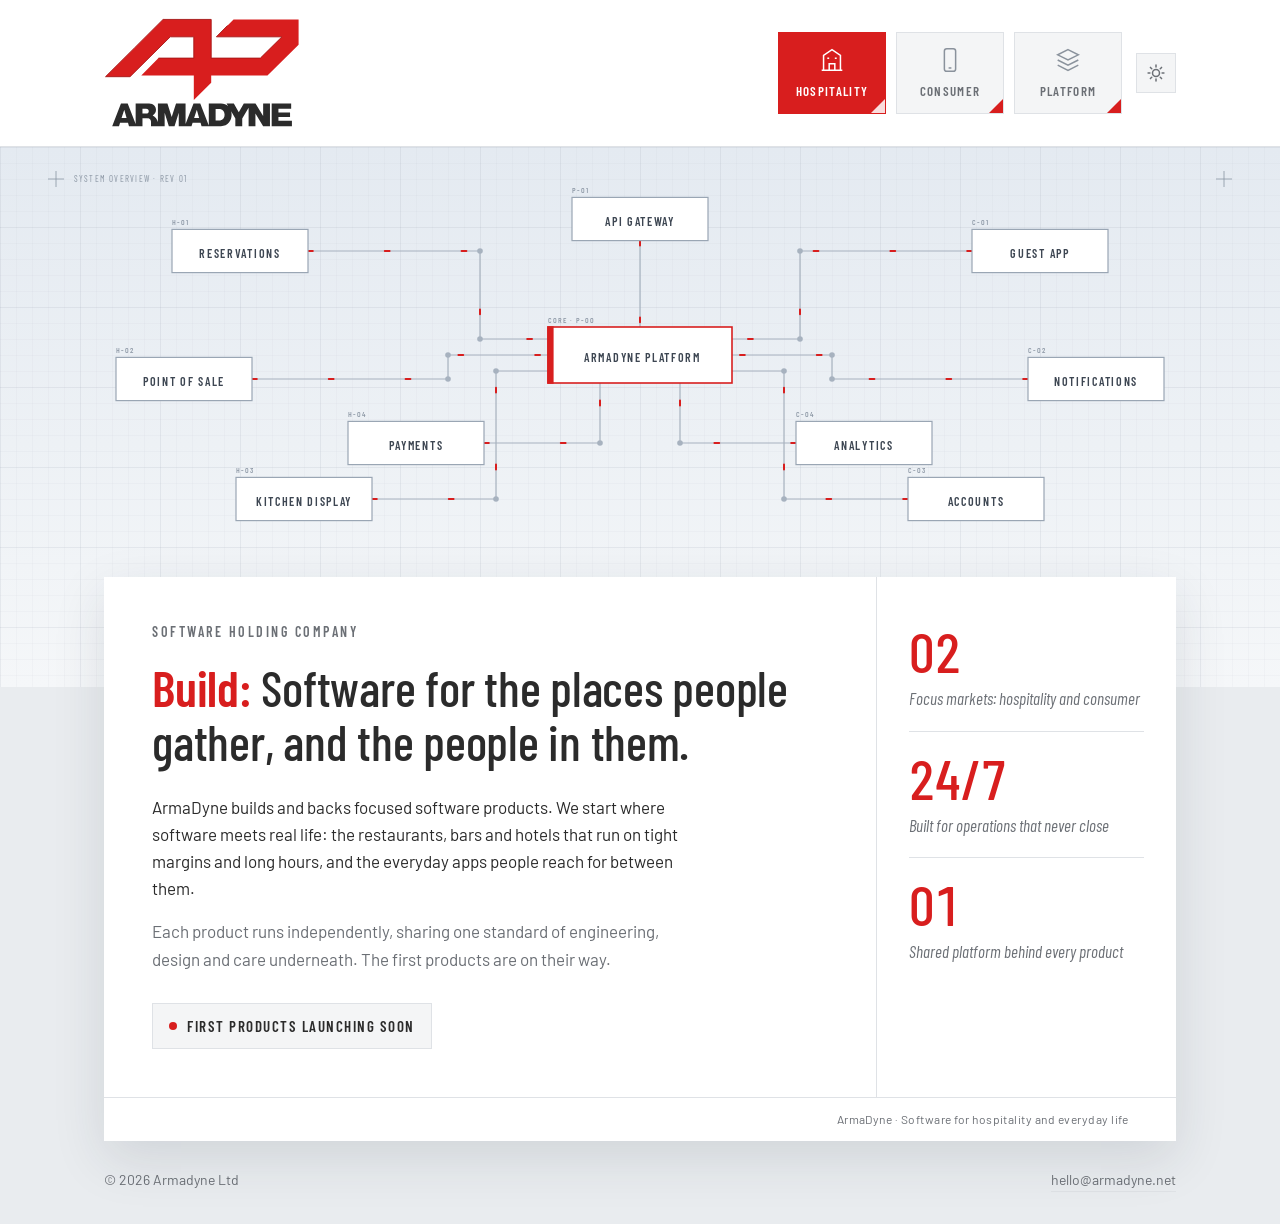
==== commit 906ca33c: "Set copyright holder to Armadyne Ltd Co-Authored-By: Claude Opus 5.5 <noreply@anthropic.com>" ====
--- a/index.html
+++ b/index.html
@@ -542,7 +542,7 @@
 
   <footer>
     <div class="wrap footer-inner">
-      <span>&copy; 2026 ArmaDyne</span>
+      <span>&copy; 2026 Armadyne Ltd</span>
       <a href="mailto:hello@armadyne.net">hello@armadyne.net</a>
     </div>
   </footer>
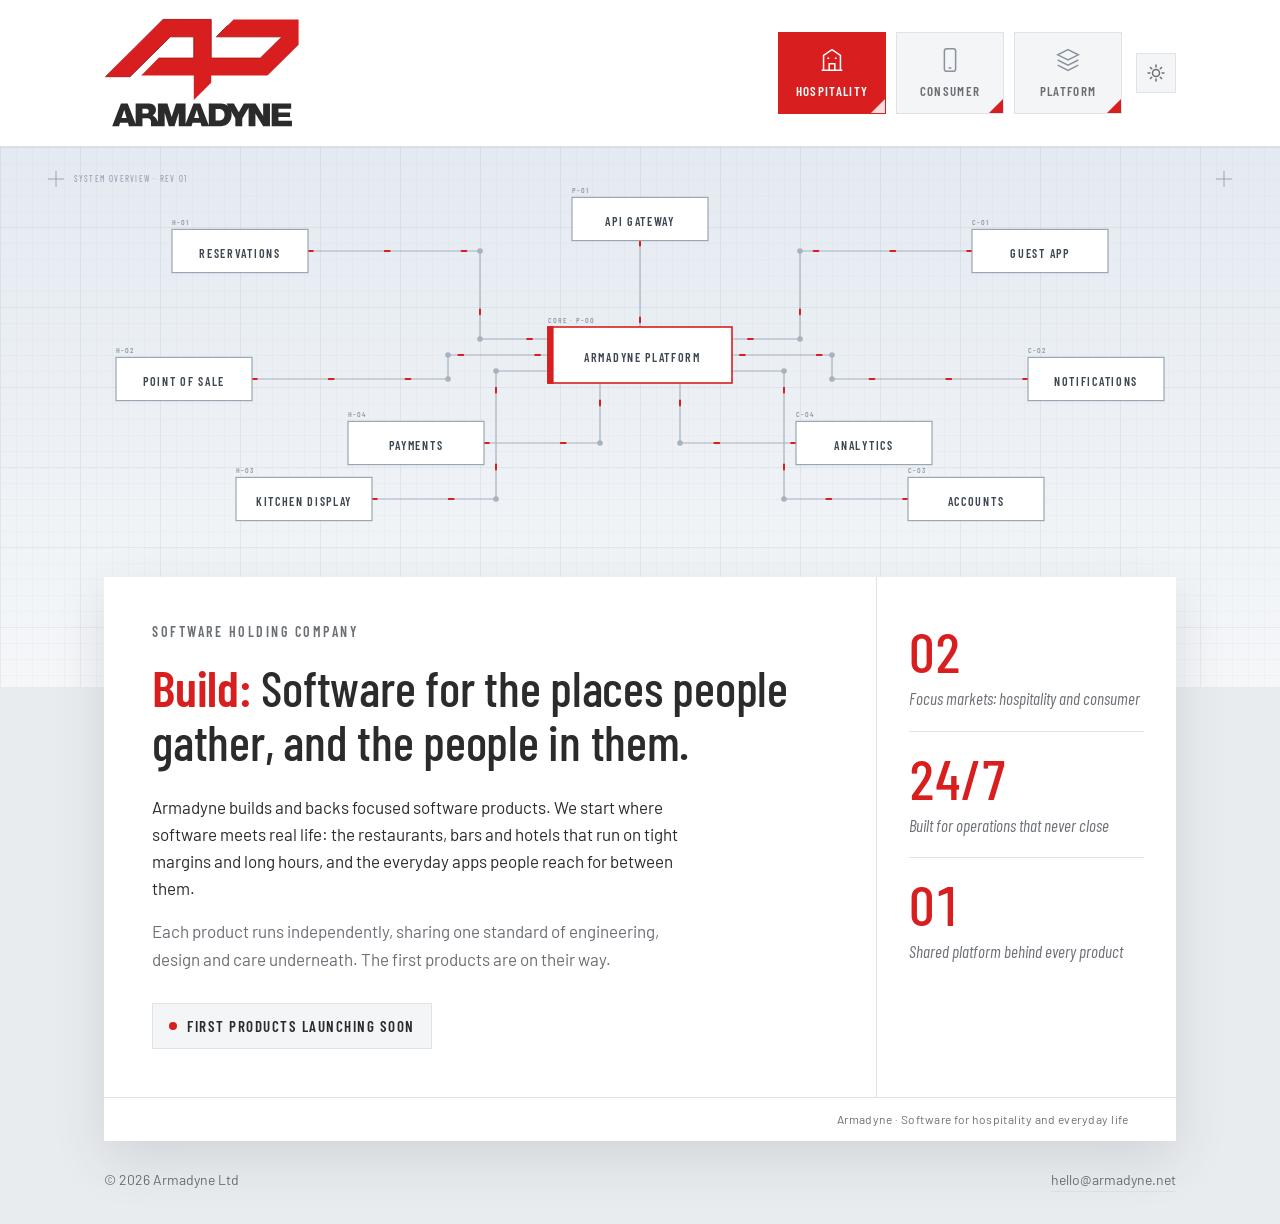
==== commit 6b696137: "Use Armadyne spelling throughout Co-Authored-By: Claude Opus 5.5 <noreply@anthropic.com>" ====
--- a/index.html
+++ b/index.html
@@ -4,7 +4,7 @@
   <meta charset="UTF-8">
   <meta name="viewport" content="width=device-width, initial-scale=1">
   <title>ARMADYNE</title>
-  <meta name="description" content="ArmaDyne is a software holding company building products for hospitality and for everyday users.">
+  <meta name="description" content="Armadyne is a software holding company building products for hospitality and for everyday users.">
   <meta name="theme-color" content="#f4f5f6" media="(prefers-color-scheme: light)">
   <meta name="theme-color" content="#1b1c1f" media="(prefers-color-scheme: dark)">
   <meta property="og:type" content="website">
@@ -403,7 +403,7 @@
 
   <header>
     <div class="wrap header-inner">
-      <a class="logo" href="/" aria-label="ArmaDyne home">
+      <a class="logo" href="/" aria-label="Armadyne home">
         <svg viewBox="80 75 620 360" role="img" aria-hidden="true">
           <path class="mark" d="M257.85,205.9h115.21v-69.47h-76.8l-131.35,130.13h-79.98c62.37-62.62,125.72-124.25,187.85-186.87h157.03v126.21h160.46l70.44-69.47h-214.02l56.01-56.75h212.31v82.43l-101.51,100.53h-183.69v23.97l-56.75,56.01v-79.98h-171.46l56.26-56.75Z"/>
           <path class="word" d="M599.31,394.73l-24.95-40.85h-38.16l-16.39,28.62-16.14-28.62h-23.73l5.09,8.75c-5.69-5.34-13.49-8.75-23.44-8.75h-39.62v72.21l-27.88-72.21h-22.01l-25.93,67.14v-67.14h-31.06l-14.19,44.52-13.94-44.52h-31.06v60.56c-3.12-8.83-7.35-16.86-17.12-21.42,17.61-9.3,13.94-39.14-11.74-39.14h-43.78v67.14l-25.93-67.14h-22.01l-28.62,74.11h22.26l3.42-11.25h25.93l3.18,11.25h44.03v-26.17h12.72c9.05,0,14.68,1.96,15.16,12.23v13.94h44.52v-43.54l13.7,43.54h18.59l13.7-43.54v43.54h41.58l3.67-11.25h25.93l3.18,11.25h63.35c28.03,0,39.12-26.94,33.35-48.34l13.62,23.39v24.95h22.5v-24.95l20.79-35.42v60.36h22.26v-41.34l25.19,41.34h22.26v-74.11h-22.26v40.85ZM145.58,401.34h-8.32l8.32-25.68.49-1.22,7.58,26.91h-8.07ZM217.24,386.91h-11.74v-15.9h11.74c11.74,0,11.74,15.9,0,15.9ZM382.35,401.34h-8.32l8.32-25.68.49-1.22,7.58,26.91h-8.07ZM458.91,409.66c-.98,0-2.2.24-3.43.24h-11.25v-38.16h11.25c1.22,0,2.45.25,3.43.49,19.57,3.18,19.57,34,0,37.42ZM649.2,410.63v-12.72h37.91v-14.19h-37.91v-12.72h41.58v-17.12h-63.59v74.11h66.04v-17.37h-44.03Z"/>
@@ -515,7 +515,7 @@
         <div class="intro">
           <p class="eyebrow">Software holding company</p>
           <h1><strong>Build:</strong> Software for the places people gather, and the people in them.</h1>
-          <p class="lead">ArmaDyne builds and backs focused software products. We start where software meets real life: the restaurants, bars and hotels that run on tight margins and long hours, and the everyday apps people reach for between them.</p>
+          <p class="lead">Armadyne builds and backs focused software products. We start where software meets real life: the restaurants, bars and hotels that run on tight margins and long hours, and the everyday apps people reach for between them.</p>
           <p>Each product runs independently, sharing one standard of engineering, design and care underneath. The first products are on their way.</p>
           <div class="status"><span class="dot"></span>First products launching soon</div>
         </div>
@@ -535,7 +535,7 @@
           </li>
         </ul>
 
-        <p class="report">ArmaDyne &middot; Software for hospitality and everyday life</p>
+        <p class="report">Armadyne &middot; Software for hospitality and everyday life</p>
       </article>
     </div>
   </main>
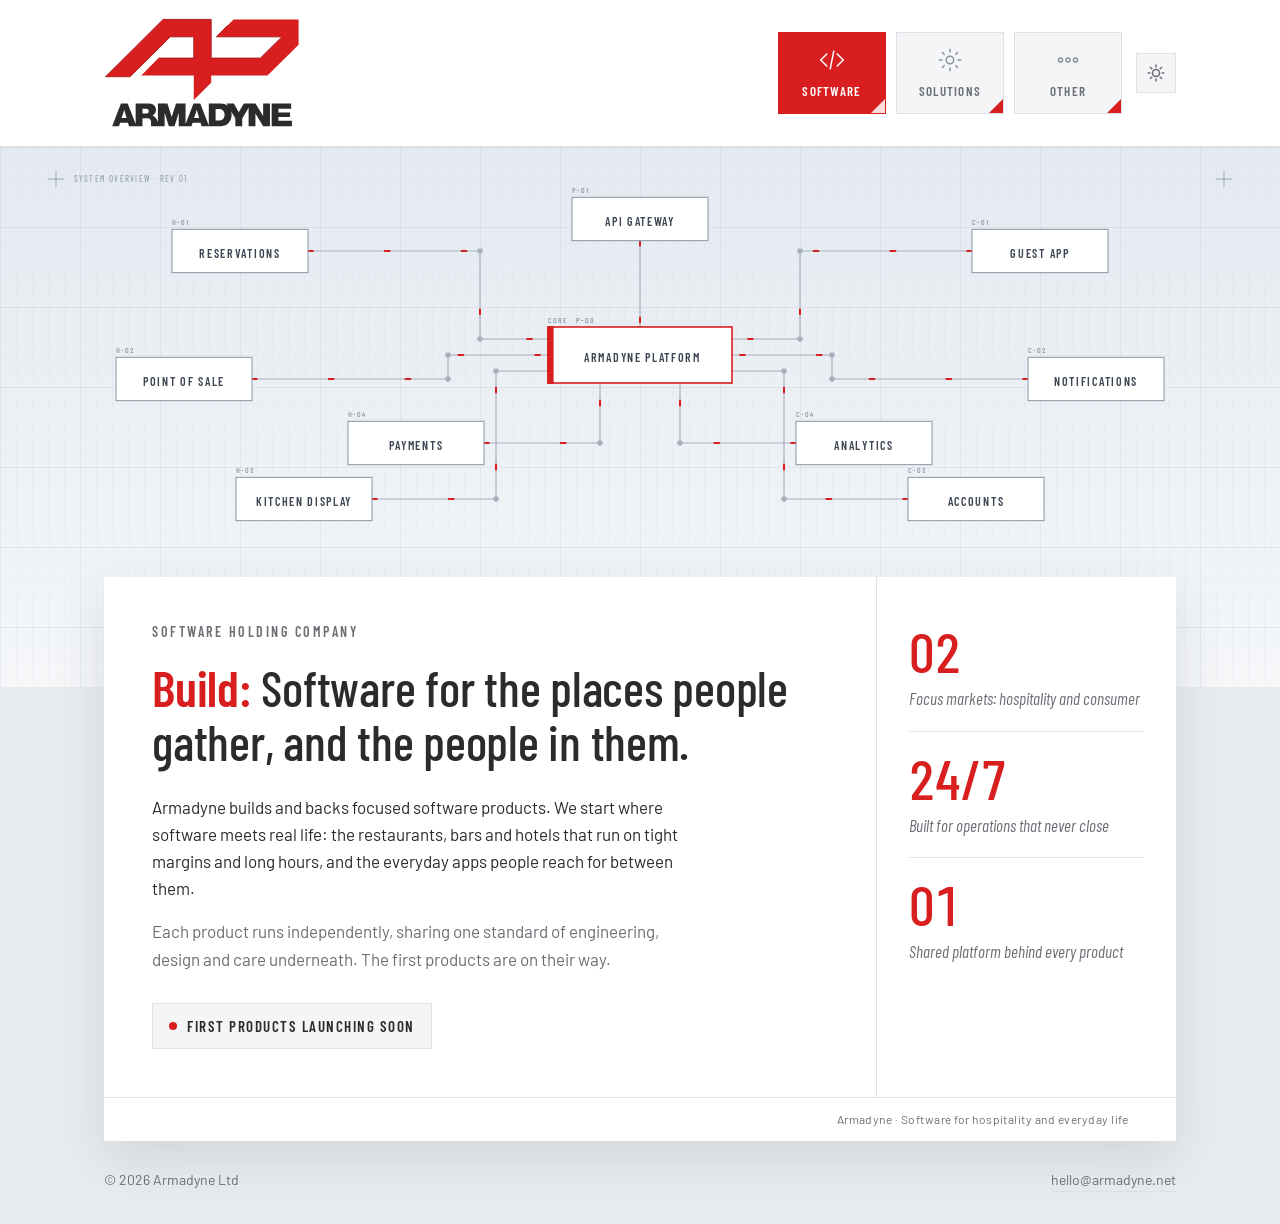
==== commit dbc9b45d: "Rename menu tiles to Software, Solutions and Other Co-Authored-By: Claude Opus 5.5 <noreply@anthropi" ====
--- a/index.html
+++ b/index.html
@@ -411,18 +411,18 @@
       </a>
 
       <div class="header-right">
-        <ul class="tiles" aria-label="Focus areas">
+        <ul class="tiles" aria-label="Menu">
           <li class="tile active">
-            <svg viewBox="0 0 32 32" aria-hidden="true"><path d="M5 27h22M7 27V11l9-6 9 6v16M13 27v-7h6v7M11 14h2M19 14h2"/></svg>
-            <span>Hospitality</span>
+            <svg viewBox="0 0 32 32" aria-hidden="true"><path d="M11 9l-7 7 7 7M21 9l7 7-7 7M18 6l-4 20"/></svg>
+            <span>Software</span>
           </li>
           <li class="tile">
-            <svg viewBox="0 0 32 32" aria-hidden="true"><rect x="10" y="4" width="12" height="24" rx="2.5"/><path d="M14.5 24.5h3"/></svg>
-            <span>Consumer</span>
+            <svg viewBox="0 0 32 32" aria-hidden="true"><circle cx="16" cy="16" r="4"/><path d="M16 4v4M16 24v4M4 16h4M24 16h4M7.5 7.5l2.8 2.8M21.7 21.7l2.8 2.8M24.5 7.5l-2.8 2.8M10.3 21.7l-2.8 2.8"/></svg>
+            <span>Solutions</span>
           </li>
           <li class="tile">
-            <svg viewBox="0 0 32 32" aria-hidden="true"><path d="M16 5l11 5.5-11 5.5L5 10.5 16 5Z"/><path d="M5 16l11 5.5L27 16M5 21.5L16 27l11-5.5"/></svg>
-            <span>Platform</span>
+            <svg viewBox="0 0 32 32" aria-hidden="true"><circle cx="8" cy="16" r="2.2"/><circle cx="16" cy="16" r="2.2"/><circle cx="24" cy="16" r="2.2"/></svg>
+            <span>Other</span>
           </li>
         </ul>
 
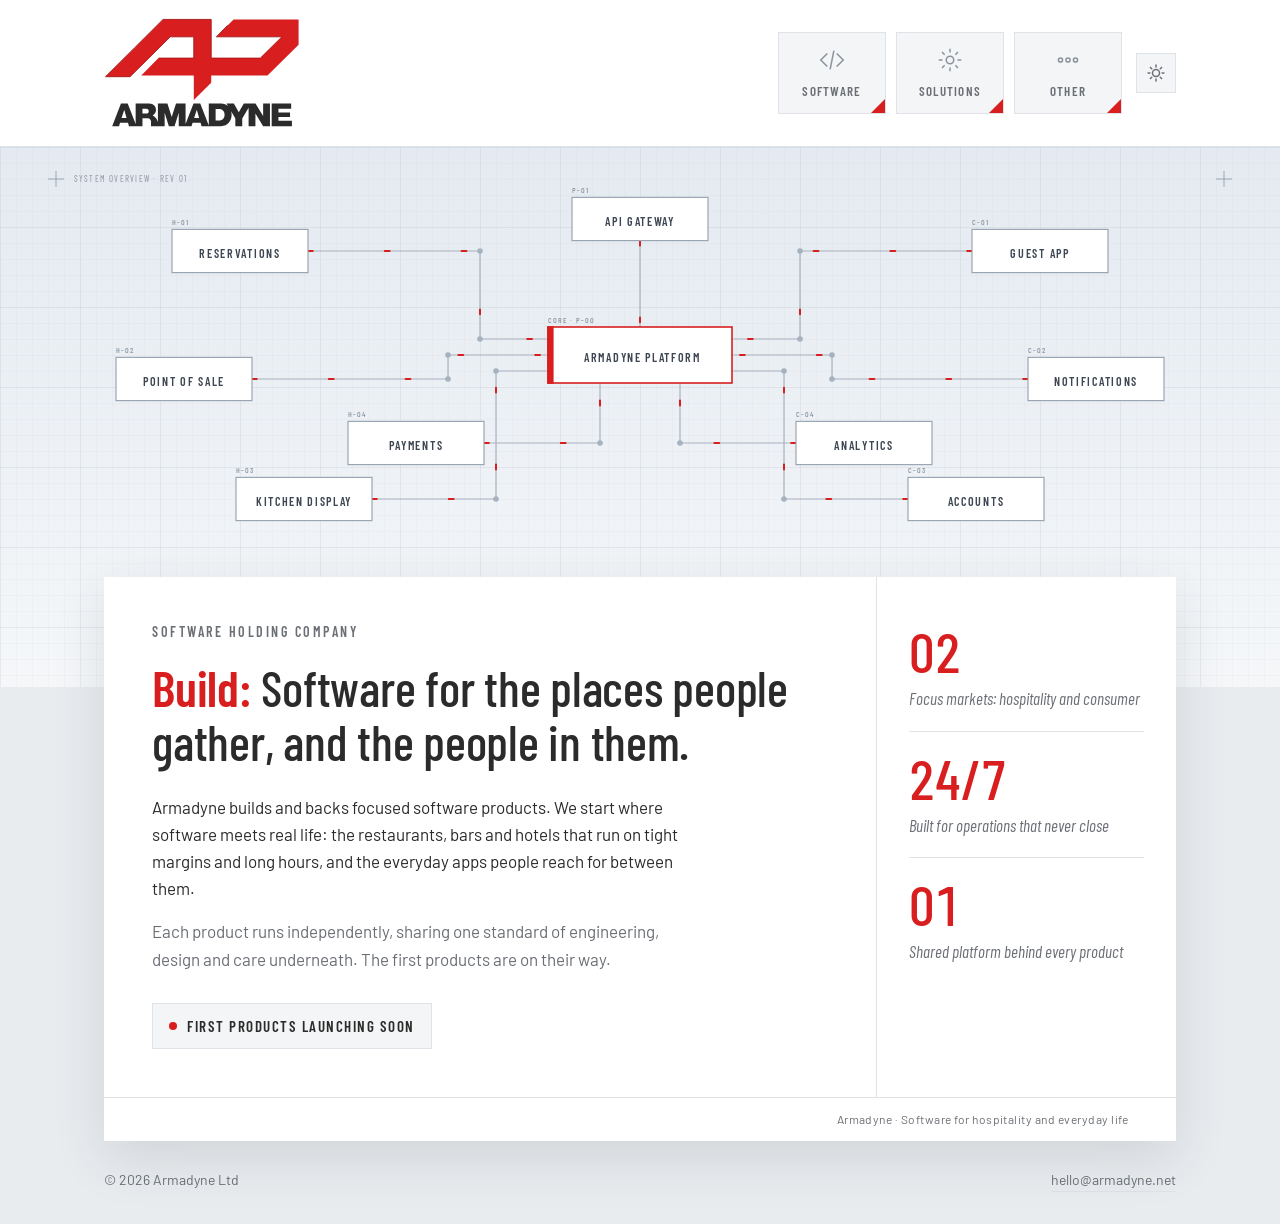
==== commit 4542fae2: "Add Software, Solutions and Other subpages Tiles now link to their own pages, each with a small flow" ====
--- a/index.html
+++ b/index.html
@@ -10,7 +10,7 @@
   <meta property="og:type" content="website">
   <meta property="og:url" content="https://armadyne.net/">
   <meta property="og:title" content="ARMADYNE">
-  <meta property="og:description" content="A software holding company building products for hospitality and for everyday users.">
+  <meta property="og:description" content="Armadyne is a software holding company building products for hospitality and for everyday users.">
   <link rel="icon" type="image/svg+xml" href="data:image/svg+xml,%3Csvg xmlns='http://www.w3.org/2000/svg' viewBox='80 75 580 275'%3E%3Cpath fill='%23D81E1E' d='M257.85,205.9h115.21v-69.47h-76.8l-131.35,130.13h-79.98c62.37-62.62,125.72-124.25,187.85-186.87h157.03v126.21h160.46l70.44-69.47h-214.02l56.01-56.75h212.31v82.43l-101.51,100.53h-183.69v23.97l-56.75,56.01v-79.98h-171.46l56.26-56.75Z'/%3E%3C/svg%3E">
 
   <!-- Apply the saved theme before first paint so there is no flash. -->
@@ -24,380 +24,7 @@
   <link rel="preconnect" href="https://fonts.googleapis.com">
   <link rel="preconnect" href="https://fonts.gstatic.com" crossorigin>
   <link href="https://fonts.googleapis.com/css2?family=Barlow+Condensed:ital,wght@0,500;0,600;1,400&family=Barlow:wght@400;500;600&display=swap" rel="stylesheet">
-
-  <style>
-    :root {
-      --page: #e9ecef;
-      --panel: #ffffff;
-      --panel-alt: #f4f5f6;
-      --text: #2b2b2b;
-      --muted: #6b6f75;
-      --rule: #dfe2e6;
-      --accent: #D81E1E;
-      --accent-dark: #A61717;
-      --word-fill: #2b2b2b;
-      --word-stroke: transparent;
-      --sky-top: #e4eaf1;
-      --sky-mid: #edf1f5;
-      --sky-bottom: #f5f7f9;
-      --grid: rgba(60, 80, 110, .07);
-      --grid-major: rgba(60, 80, 110, .14);
-      --node-bg: #ffffff;
-      --node-stroke: #9aa6b4;
-      --line: #a7b2bf;
-      --label: #3d4652;
-      --tag: #8a95a3;
-      --structure-light: #8a929c;
-      --shadow: 0 18px 50px rgba(30, 40, 55, .12);
-      color-scheme: light;
-    }
-
-    @media (prefers-color-scheme: dark) {
-      :root:not([data-theme="light"]) {
-        --page: #1b1c1f;
-        --panel: #121315;
-        --panel-alt: #18191c;
-        --text: #e8e8e8;
-        --muted: #9a9ea5;
-        --rule: #2a2c30;
-        --accent: #E53535;
-        --accent-dark: #b52323;
-        --word-fill: #ffffff;
-        --word-stroke: #999999;
-        --sky-top: #070b12;
-        --sky-mid: #0b1220;
-        --sky-bottom: #111a2b;
-        --grid: rgba(140, 170, 210, .06);
-        --grid-major: rgba(140, 170, 210, .13);
-        --node-bg: #0f1622;
-        --node-stroke: #3d4c63;
-        --line: #34435a;
-        --label: #c9d3e0;
-        --tag: #5f6f86;
-        --structure-light: #4a5566;
-        --shadow: 0 18px 50px rgba(0, 0, 0, .5);
-        color-scheme: dark;
-      }
-    }
-
-    :root[data-theme="dark"] {
-      --page: #1b1c1f;
-      --panel: #121315;
-      --panel-alt: #18191c;
-      --text: #e8e8e8;
-      --muted: #9a9ea5;
-      --rule: #2a2c30;
-      --accent: #E53535;
-      --accent-dark: #b52323;
-      --word-fill: #ffffff;
-      --word-stroke: #999999;
-      --sky-top: #070b12;
-      --sky-mid: #0b1220;
-      --sky-bottom: #111a2b;
-      --grid: rgba(140, 170, 210, .06);
-      --grid-major: rgba(140, 170, 210, .13);
-      --node-bg: #0f1622;
-      --node-stroke: #3d4c63;
-      --line: #34435a;
-      --label: #c9d3e0;
-      --tag: #5f6f86;
-      --structure-light: #4a5566;
-      --shadow: 0 18px 50px rgba(0, 0, 0, .5);
-      color-scheme: dark;
-    }
-
-    *, *::before, *::after { box-sizing: border-box; margin: 0; padding: 0; }
-
-    html { -webkit-text-size-adjust: 100%; }
-
-    body {
-      background: var(--page);
-      color: var(--text);
-      font-family: 'Barlow', system-ui, sans-serif;
-      font-size: 17px;
-      line-height: 1.6;
-      min-height: 100vh;
-      display: flex;
-      flex-direction: column;
-      transition: background-color .3s ease, color .3s ease;
-    }
-
-    .wrap { width: 100%; max-width: 1120px; margin: 0 auto; padding: 0 24px; }
-
-    /* Header */
-    header {
-      background: var(--panel);
-      border-bottom: 1px solid var(--rule);
-      position: relative;
-      z-index: 2;
-      transition: background-color .3s ease;
-    }
-
-    .header-inner {
-      display: flex;
-      align-items: center;
-      justify-content: space-between;
-      gap: 24px;
-      padding-top: 18px;
-      padding-bottom: 18px;
-    }
-
-    .logo { display: block; width: 190px; flex-shrink: 0; }
-    .logo svg { display: block; width: 100%; height: auto; overflow: visible; }
-
-    .logo .mark { fill: var(--accent); stroke: var(--accent-dark); stroke-width: 2; }
-    .logo .word { fill: var(--word-fill); stroke: var(--word-stroke); stroke-width: 1; }
-
-    .logo .mark, .logo .word {
-      stroke-dasharray: 1600;
-      stroke-dashoffset: 1600;
-      fill-opacity: 0;
-      animation: draw 1.6s ease-out forwards, fill .6s ease-out forwards;
-    }
-    .logo .mark { stroke-width: 3; animation-delay: 0s, 1.1s; }
-    .logo .word { animation-delay: .35s, 1.35s; }
-
-    @keyframes draw { to { stroke-dashoffset: 0; } }
-    @keyframes fill { to { fill-opacity: 1; } }
-
-    .header-right { display: flex; align-items: center; gap: 14px; }
-
-    .tiles { display: flex; gap: 10px; list-style: none; }
-
-    .tile {
-      position: relative;
-      width: 108px;
-      height: 82px;
-      background: var(--panel-alt);
-      border: 1px solid var(--rule);
-      display: flex;
-      flex-direction: column;
-      align-items: center;
-      justify-content: center;
-      gap: 6px;
-      overflow: hidden;
-      transition: background-color .3s ease, border-color .3s ease;
-    }
-    .tile svg { width: 30px; height: 30px; stroke: var(--structure-light); fill: none; stroke-width: 1.6; }
-    .tile span {
-      font-family: 'Barlow Condensed', sans-serif;
-      font-weight: 600;
-      font-size: 13px;
-      letter-spacing: .1em;
-      text-transform: uppercase;
-      color: var(--muted);
-    }
-    .tile::after {
-      content: '';
-      position: absolute;
-      right: 0;
-      bottom: 0;
-      border-style: solid;
-      border-width: 0 0 14px 14px;
-      border-color: transparent transparent var(--accent) transparent;
-    }
-    .tile.active { background: var(--accent); border-color: var(--accent); }
-    .tile.active svg { stroke: #fff; }
-    .tile.active span { color: #fff; }
-    .tile.active::after { border-color: transparent transparent #fff transparent; opacity: .85; }
-
-    .theme-toggle {
-      width: 40px;
-      height: 40px;
-      border: 1px solid var(--rule);
-      background: var(--panel-alt);
-      color: var(--muted);
-      display: grid;
-      place-items: center;
-      cursor: pointer;
-      transition: color .2s ease, border-color .2s ease, background-color .3s ease;
-    }
-    .theme-toggle:hover { color: var(--accent); border-color: var(--accent); }
-    .theme-toggle:focus-visible { outline: 2px solid var(--accent); outline-offset: 2px; }
-    .theme-toggle svg { width: 20px; height: 20px; fill: none; stroke: currentColor; stroke-width: 1.8; stroke-linecap: round; }
-    .theme-toggle .moon { display: none; }
-    :root[data-theme="dark"] .theme-toggle .sun { display: none; }
-    :root[data-theme="dark"] .theme-toggle .moon { display: block; }
-    @media (prefers-color-scheme: dark) {
-      :root:not([data-theme="light"]) .theme-toggle .sun { display: none; }
-      :root:not([data-theme="light"]) .theme-toggle .moon { display: block; }
-    }
-
-    /* Hero */
-    .hero {
-      position: relative;
-      height: 60vh;
-      min-height: 360px;
-      max-height: 620px;
-      overflow: hidden;
-      background: linear-gradient(180deg, var(--sky-top) 0%, var(--sky-mid) 55%, var(--sky-bottom) 100%);
-      transition: background .3s ease;
-    }
-    .hero svg { position: absolute; inset: 0; width: 100%; height: 100%; }
-    .grid-minor { stroke: var(--grid); }
-    .grid-major { stroke: var(--grid-major); }
-    .link { fill: none; stroke: var(--line); stroke-width: 1.5; }
-    .flow { fill: none; stroke: var(--accent); stroke-width: 2.5; stroke-linecap: round; stroke-dasharray: 6 90; animation: flow 3.2s linear infinite; }
-    .flow.slow { animation-duration: 4.4s; }
-    .flow.rev { animation-direction: reverse; }
-    @keyframes flow { to { stroke-dashoffset: -96; } }
-    .joint { fill: var(--line); }
-    .node rect { fill: var(--node-bg); stroke: var(--node-stroke); stroke-width: 1.5; }
-    .node text, .hub text {
-      font-family: 'Barlow Condensed', sans-serif;
-      font-weight: 600;
-      font-size: 15px;
-      letter-spacing: .14em;
-      fill: var(--label);
-      text-anchor: middle;
-      dominant-baseline: central;
-    }
-    .node .tag, .hub .tag { font-size: 10px; font-weight: 500; letter-spacing: .12em; fill: var(--tag); text-anchor: start; }
-    .hub rect { fill: var(--node-bg); stroke: var(--accent); stroke-width: 2; }
-    .hub .core { fill: var(--accent); }
-    .tick { stroke: var(--tag); stroke-width: 1; }
-    .hero rect, .hero text, .hero line, .hero path { transition: fill .3s ease, stroke .3s ease; }
-
-    /* Content */
-    main { flex: 1; position: relative; z-index: 1; }
-
-    .panel {
-      background: var(--panel);
-      margin-top: -110px;
-      box-shadow: var(--shadow);
-      display: grid;
-      grid-template-columns: 1fr 300px;
-      transition: background-color .3s ease;
-    }
-
-    .intro { padding: 44px 48px 48px; }
-
-    .eyebrow {
-      font-family: 'Barlow Condensed', sans-serif;
-      font-weight: 600;
-      font-size: 14px;
-      letter-spacing: .18em;
-      text-transform: uppercase;
-      color: var(--muted);
-      margin-bottom: 14px;
-    }
-
-    h1 {
-      font-family: 'Barlow Condensed', sans-serif;
-      font-weight: 500;
-      font-size: clamp(32px, 4.4vw, 50px);
-      line-height: 1.08;
-      letter-spacing: -.005em;
-      margin-bottom: 26px;
-      text-wrap: balance;
-    }
-    h1 strong { color: var(--accent); font-weight: 600; }
-
-    .intro p { color: var(--muted); max-width: 54ch; margin-bottom: 16px; }
-    .intro p.lead { color: var(--text); }
-
-    .status {
-      display: inline-flex;
-      align-items: center;
-      gap: 10px;
-      margin-top: 14px;
-      padding: 10px 16px;
-      border: 1px solid var(--rule);
-      background: var(--panel-alt);
-      font-family: 'Barlow Condensed', sans-serif;
-      font-weight: 600;
-      font-size: 15px;
-      letter-spacing: .1em;
-      text-transform: uppercase;
-    }
-    .status .dot {
-      width: 8px;
-      height: 8px;
-      border-radius: 50%;
-      background: var(--accent);
-      animation: pulse 2s ease-in-out infinite;
-    }
-    @keyframes pulse { 50% { opacity: .25; } }
-
-    .stats {
-      list-style: none;
-      border-left: 1px solid var(--rule);
-      padding: 28px 32px;
-      display: flex;
-      flex-direction: column;
-    }
-    .stats li { padding: 18px 0; border-bottom: 1px solid var(--rule); }
-    .stats li:last-child { border-bottom: 0; }
-
-    .stat-num {
-      display: flex;
-      align-items: baseline;
-      gap: 8px;
-      font-family: 'Barlow Condensed', sans-serif;
-      font-weight: 500;
-      font-size: 56px;
-      line-height: 1;
-      color: var(--accent);
-      font-variant-numeric: tabular-nums;
-    }
-    .stat-num small { font-size: 18px; font-weight: 600; letter-spacing: .08em; }
-    .stat-label {
-      display: block;
-      margin-top: 6px;
-      font-family: 'Barlow Condensed', sans-serif;
-      font-style: italic;
-      font-size: 17px;
-      color: var(--muted);
-    }
-
-    .report {
-      grid-column: 1 / -1;
-      border-top: 1px solid var(--rule);
-      padding: 12px 48px;
-      font-size: 12px;
-      color: var(--muted);
-      text-align: right;
-      letter-spacing: .04em;
-    }
-
-    footer { padding: 28px 0 32px; font-size: 14px; color: var(--muted); }
-    .footer-inner { display: flex; justify-content: space-between; gap: 16px; flex-wrap: wrap; }
-    footer a { color: var(--muted); text-decoration: none; border-bottom: 1px solid var(--rule); }
-    footer a:hover { color: var(--accent); border-color: var(--accent); }
-
-    /* Tablet / phone */
-    @media (max-width: 860px) {
-      .panel { grid-template-columns: 1fr; margin-top: -70px; }
-      .stats { border-left: 0; border-top: 1px solid var(--rule); padding: 8px 32px; flex-direction: row; flex-wrap: wrap; gap: 0 32px; }
-      .stats li { flex: 1 1 160px; border-bottom: 0; }
-      .report { padding: 12px 32px; }
-    }
-
-    @media (max-width: 640px) {
-      .wrap { padding: 0 16px; }
-      .header-inner { flex-wrap: wrap; }
-      .logo { width: 150px; }
-      .header-right { width: 100%; justify-content: space-between; }
-      .tiles { flex: 1; }
-      .tile { flex: 1; width: auto; height: 64px; }
-      .tile svg { width: 22px; height: 22px; }
-      .hero { height: 38vh; min-height: 240px; }
-      .panel { margin-top: -48px; }
-      .intro { padding: 30px 22px 32px; }
-      .stats { padding: 4px 22px 12px; flex-direction: column; }
-      .stats li { border-bottom: 1px solid var(--rule); }
-      .stats li:last-child { border-bottom: 0; }
-      .stat-num { font-size: 46px; }
-      .report { padding: 12px 22px; text-align: left; }
-    }
-
-    @media (prefers-reduced-motion: reduce) {
-      .logo .mark, .logo .word { animation: none; stroke-dashoffset: 0; fill-opacity: 1; }
-      .status .dot, .flow { animation: none; }
-      .flow { display: none; }
-      body, header, .panel, .tile, .hero { transition: none; }
-    }
-  </style>
+  <link rel="stylesheet" href="/assets/site.css">
 </head>
 <body>
 
@@ -411,20 +38,22 @@
       </a>
 
       <div class="header-right">
-        <ul class="tiles" aria-label="Menu">
-          <li class="tile active">
-            <svg viewBox="0 0 32 32" aria-hidden="true"><path d="M11 9l-7 7 7 7M21 9l7 7-7 7M18 6l-4 20"/></svg>
-            <span>Software</span>
-          </li>
-          <li class="tile">
-            <svg viewBox="0 0 32 32" aria-hidden="true"><circle cx="16" cy="16" r="4"/><path d="M16 4v4M16 24v4M4 16h4M24 16h4M7.5 7.5l2.8 2.8M21.7 21.7l2.8 2.8M24.5 7.5l-2.8 2.8M10.3 21.7l-2.8 2.8"/></svg>
-            <span>Solutions</span>
-          </li>
-          <li class="tile">
-            <svg viewBox="0 0 32 32" aria-hidden="true"><circle cx="8" cy="16" r="2.2"/><circle cx="16" cy="16" r="2.2"/><circle cx="24" cy="16" r="2.2"/></svg>
-            <span>Other</span>
-          </li>
-        </ul>
+        <nav aria-label="Main">
+          <ul class="tiles">
+            <li><a class="tile" href="/software/">
+              <svg viewBox="0 0 32 32" aria-hidden="true"><path d="M11 9l-7 7 7 7M21 9l7 7-7 7M18 6l-4 20"/></svg>
+              <span>Software</span>
+            </a></li>
+            <li><a class="tile" href="/solutions/">
+              <svg viewBox="0 0 32 32" aria-hidden="true"><circle cx="16" cy="16" r="4"/><path d="M16 4v4M16 24v4M4 16h4M24 16h4M7.5 7.5l2.8 2.8M21.7 21.7l2.8 2.8M24.5 7.5l-2.8 2.8M10.3 21.7l-2.8 2.8"/></svg>
+              <span>Solutions</span>
+            </a></li>
+            <li><a class="tile" href="/other/">
+              <svg viewBox="0 0 32 32" aria-hidden="true"><circle cx="8" cy="16" r="2.2"/><circle cx="16" cy="16" r="2.2"/><circle cx="24" cy="16" r="2.2"/></svg>
+              <span>Other</span>
+            </a></li>
+          </ul>
+        </nav>
 
         <button class="theme-toggle" type="button" aria-label="Toggle dark mode">
           <svg class="sun" viewBox="0 0 24 24" aria-hidden="true"><circle cx="12" cy="12" r="4.2"/><path d="M12 2.5v2.2M12 19.3v2.2M2.5 12h2.2M19.3 12h2.2M5.3 5.3l1.6 1.6M17.1 17.1l1.6 1.6M18.7 5.3l-1.6 1.6M6.9 17.1l-1.6 1.6"/></svg>
@@ -547,51 +176,6 @@
     </div>
   </footer>
 
-  <script>
-    (function () {
-      var reduceMotion = window.matchMedia('(prefers-reduced-motion: reduce)').matches;
-
-      // Theme toggle: override the system preference and remember it.
-      var root = document.documentElement;
-      var dark = window.matchMedia('(prefers-color-scheme: dark)');
-      function isDark() {
-        return root.dataset.theme ? root.dataset.theme === 'dark' : dark.matches;
-      }
-      function syncThemeColor() {
-        var color = isDark() ? '#1b1c1f' : '#f4f5f6';
-        document.querySelectorAll('meta[name="theme-color"]').forEach(function (m) { m.setAttribute('content', color); });
-      }
-      document.querySelector('.theme-toggle').addEventListener('click', function () {
-        var next = isDark() ? 'light' : 'dark';
-        root.dataset.theme = next;
-        try { localStorage.setItem('theme', next); } catch (e) {}
-        syncThemeColor();
-      });
-      if (root.dataset.theme) syncThemeColor();
-
-      // Stats count up once on load.
-      if (reduceMotion) return;
-      document.querySelectorAll('[data-count]').forEach(function (el) {
-        var target = parseFloat(el.dataset.count);
-        var decimals = parseInt(el.dataset.decimals || '0', 10);
-        var pad = parseInt(el.dataset.pad || '0', 10);
-        var start = performance.now() + 500;
-        var duration = 1400;
-        function format(v) {
-          var t = v.toFixed(decimals);
-          while (t.length < pad) t = '0' + t;
-          return t;
-        }
-        el.textContent = format(0);
-        function frame(now) {
-          var p = Math.min(Math.max((now - start) / duration, 0), 1);
-          var eased = 1 - Math.pow(1 - p, 3);
-          el.textContent = format(target * eased);
-          if (p < 1) requestAnimationFrame(frame);
-        }
-        requestAnimationFrame(frame);
-      });
-    })();
-  </script>
+  <script src="/assets/site.js"></script>
 </body>
 </html>
--- a/assets/site.css
+++ b/assets/site.css
@@ -0,0 +1,416 @@
+:root {
+  --page: #e9ecef;
+  --panel: #ffffff;
+  --panel-alt: #f4f5f6;
+  --text: #2b2b2b;
+  --muted: #6b6f75;
+  --rule: #dfe2e6;
+  --accent: #D81E1E;
+  --accent-dark: #A61717;
+  --word-fill: #2b2b2b;
+  --word-stroke: transparent;
+  --sky-top: #e4eaf1;
+  --sky-mid: #edf1f5;
+  --sky-bottom: #f5f7f9;
+  --grid: rgba(60, 80, 110, .07);
+  --grid-major: rgba(60, 80, 110, .14);
+  --node-bg: #ffffff;
+  --node-stroke: #9aa6b4;
+  --line: #a7b2bf;
+  --label: #3d4652;
+  --tag: #8a95a3;
+  --structure-light: #8a929c;
+  --shadow: 0 18px 50px rgba(30, 40, 55, .12);
+  color-scheme: light;
+}
+
+@media (prefers-color-scheme: dark) {
+  :root:not([data-theme="light"]) {
+    --page: #1b1c1f;
+    --panel: #121315;
+    --panel-alt: #18191c;
+    --text: #e8e8e8;
+    --muted: #9a9ea5;
+    --rule: #2a2c30;
+    --accent: #E53535;
+    --accent-dark: #b52323;
+    --word-fill: #ffffff;
+    --word-stroke: #999999;
+    --sky-top: #070b12;
+    --sky-mid: #0b1220;
+    --sky-bottom: #111a2b;
+    --grid: rgba(140, 170, 210, .06);
+    --grid-major: rgba(140, 170, 210, .13);
+    --node-bg: #0f1622;
+    --node-stroke: #3d4c63;
+    --line: #34435a;
+    --label: #c9d3e0;
+    --tag: #5f6f86;
+    --structure-light: #4a5566;
+    --shadow: 0 18px 50px rgba(0, 0, 0, .5);
+    color-scheme: dark;
+  }
+}
+
+:root[data-theme="dark"] {
+  --page: #1b1c1f;
+  --panel: #121315;
+  --panel-alt: #18191c;
+  --text: #e8e8e8;
+  --muted: #9a9ea5;
+  --rule: #2a2c30;
+  --accent: #E53535;
+  --accent-dark: #b52323;
+  --word-fill: #ffffff;
+  --word-stroke: #999999;
+  --sky-top: #070b12;
+  --sky-mid: #0b1220;
+  --sky-bottom: #111a2b;
+  --grid: rgba(140, 170, 210, .06);
+  --grid-major: rgba(140, 170, 210, .13);
+  --node-bg: #0f1622;
+  --node-stroke: #3d4c63;
+  --line: #34435a;
+  --label: #c9d3e0;
+  --tag: #5f6f86;
+  --structure-light: #4a5566;
+  --shadow: 0 18px 50px rgba(0, 0, 0, .5);
+  color-scheme: dark;
+}
+
+*, *::before, *::after { box-sizing: border-box; margin: 0; padding: 0; }
+
+html { -webkit-text-size-adjust: 100%; }
+
+body {
+  background: var(--page);
+  color: var(--text);
+  font-family: 'Barlow', system-ui, sans-serif;
+  font-size: 17px;
+  line-height: 1.6;
+  min-height: 100vh;
+  display: flex;
+  flex-direction: column;
+  transition: background-color .3s ease, color .3s ease;
+}
+
+.wrap { width: 100%; max-width: 1120px; margin: 0 auto; padding: 0 24px; }
+
+/* Header */
+header {
+  background: var(--panel);
+  border-bottom: 1px solid var(--rule);
+  position: relative;
+  z-index: 2;
+  transition: background-color .3s ease;
+}
+
+.header-inner {
+  display: flex;
+  align-items: center;
+  justify-content: space-between;
+  gap: 24px;
+  padding-top: 18px;
+  padding-bottom: 18px;
+}
+
+.logo { display: block; width: 190px; flex-shrink: 0; }
+.logo svg { display: block; width: 100%; height: auto; overflow: visible; }
+
+.logo .mark { fill: var(--accent); stroke: var(--accent-dark); stroke-width: 2; }
+.logo .word { fill: var(--word-fill); stroke: var(--word-stroke); stroke-width: 1; }
+
+.logo .mark, .logo .word {
+  stroke-dasharray: 1600;
+  stroke-dashoffset: 1600;
+  fill-opacity: 0;
+  animation: draw 1.6s ease-out forwards, fill .6s ease-out forwards;
+}
+.logo .mark { stroke-width: 3; animation-delay: 0s, 1.1s; }
+.logo .word { animation-delay: .35s, 1.35s; }
+
+@keyframes draw { to { stroke-dashoffset: 0; } }
+@keyframes fill { to { fill-opacity: 1; } }
+
+.header-right { display: flex; align-items: center; gap: 14px; }
+
+.tiles { display: flex; gap: 10px; list-style: none; }
+.tiles li { display: flex; }
+
+.tile {
+  position: relative;
+  width: 108px;
+  height: 82px;
+  background: var(--panel-alt);
+  border: 1px solid var(--rule);
+  display: flex;
+  flex-direction: column;
+  align-items: center;
+  justify-content: center;
+  gap: 6px;
+  overflow: hidden;
+  transition: background-color .3s ease, border-color .3s ease;
+}
+.tile svg { width: 30px; height: 30px; stroke: var(--structure-light); fill: none; stroke-width: 1.6; }
+.tile span {
+  font-family: 'Barlow Condensed', sans-serif;
+  font-weight: 600;
+  font-size: 13px;
+  letter-spacing: .1em;
+  text-transform: uppercase;
+  color: var(--muted);
+}
+.tile::after {
+  content: '';
+  position: absolute;
+  right: 0;
+  bottom: 0;
+  border-style: solid;
+  border-width: 0 0 14px 14px;
+  border-color: transparent transparent var(--accent) transparent;
+}
+a.tile { text-decoration: none; }
+a.tile:hover { border-color: var(--accent); }
+a.tile:hover span { color: var(--accent); }
+a.tile:focus-visible { outline: 2px solid var(--accent); outline-offset: 2px; }
+.tile.active { background: var(--accent); border-color: var(--accent); }
+a.tile.active:hover span { color: #fff; }
+.tile.active svg { stroke: #fff; }
+.tile.active span { color: #fff; }
+.tile.active::after { border-color: transparent transparent #fff transparent; opacity: .85; }
+
+.theme-toggle {
+  width: 40px;
+  height: 40px;
+  border: 1px solid var(--rule);
+  background: var(--panel-alt);
+  color: var(--muted);
+  display: grid;
+  place-items: center;
+  cursor: pointer;
+  transition: color .2s ease, border-color .2s ease, background-color .3s ease;
+}
+.theme-toggle:hover { color: var(--accent); border-color: var(--accent); }
+.theme-toggle:focus-visible { outline: 2px solid var(--accent); outline-offset: 2px; }
+.theme-toggle svg { width: 20px; height: 20px; fill: none; stroke: currentColor; stroke-width: 1.8; stroke-linecap: round; }
+.theme-toggle .moon { display: none; }
+:root[data-theme="dark"] .theme-toggle .sun { display: none; }
+:root[data-theme="dark"] .theme-toggle .moon { display: block; }
+@media (prefers-color-scheme: dark) {
+  :root:not([data-theme="light"]) .theme-toggle .sun { display: none; }
+  :root:not([data-theme="light"]) .theme-toggle .moon { display: block; }
+}
+
+/* Hero */
+.hero {
+  position: relative;
+  height: 60vh;
+  min-height: 360px;
+  max-height: 620px;
+  overflow: hidden;
+  background: linear-gradient(180deg, var(--sky-top) 0%, var(--sky-mid) 55%, var(--sky-bottom) 100%);
+  transition: background .3s ease;
+}
+.hero svg { position: absolute; inset: 0; width: 100%; height: 100%; }
+.grid-minor { stroke: var(--grid); }
+.grid-major { stroke: var(--grid-major); }
+.link { fill: none; stroke: var(--line); stroke-width: 1.5; }
+.flow { fill: none; stroke: var(--accent); stroke-width: 2.5; stroke-linecap: round; stroke-dasharray: 6 90; animation: flow 3.2s linear infinite; }
+.flow.slow { animation-duration: 4.4s; }
+.flow.rev { animation-direction: reverse; }
+@keyframes flow { to { stroke-dashoffset: -96; } }
+.joint { fill: var(--line); }
+.node rect { fill: var(--node-bg); stroke: var(--node-stroke); stroke-width: 1.5; }
+.node text, .hub text {
+  font-family: 'Barlow Condensed', sans-serif;
+  font-weight: 600;
+  font-size: 15px;
+  letter-spacing: .14em;
+  fill: var(--label);
+  text-anchor: middle;
+  dominant-baseline: central;
+}
+.node .tag, .hub .tag { font-size: 10px; font-weight: 500; letter-spacing: .12em; fill: var(--tag); text-anchor: start; }
+.hub rect { fill: var(--node-bg); stroke: var(--accent); stroke-width: 2; }
+.hub .core { fill: var(--accent); }
+.tick { stroke: var(--tag); stroke-width: 1; }
+.hero rect, .hero text, .hero line, .hero path { transition: fill .3s ease, stroke .3s ease; }
+
+.hero-sub { height: 38vh; min-height: 260px; max-height: 400px; }
+.hero-sub + main .panel { margin-top: -48px; }
+
+/* Content */
+main { flex: 1; position: relative; z-index: 1; }
+
+.panel {
+  background: var(--panel);
+  margin-top: -110px;
+  box-shadow: var(--shadow);
+  display: grid;
+  grid-template-columns: 1fr 300px;
+  transition: background-color .3s ease;
+}
+
+.intro { padding: 44px 48px 48px; }
+
+.eyebrow {
+  font-family: 'Barlow Condensed', sans-serif;
+  font-weight: 600;
+  font-size: 14px;
+  letter-spacing: .18em;
+  text-transform: uppercase;
+  color: var(--muted);
+  margin-bottom: 14px;
+}
+
+h1 {
+  font-family: 'Barlow Condensed', sans-serif;
+  font-weight: 500;
+  font-size: clamp(32px, 4.4vw, 50px);
+  line-height: 1.08;
+  letter-spacing: -.005em;
+  margin-bottom: 26px;
+  text-wrap: balance;
+}
+h1 strong { color: var(--accent); font-weight: 600; }
+
+.intro p { color: var(--muted); max-width: 54ch; margin-bottom: 16px; }
+.intro p.lead { color: var(--text); }
+
+.status {
+  display: inline-flex;
+  align-items: center;
+  gap: 10px;
+  margin-top: 14px;
+  padding: 10px 16px;
+  border: 1px solid var(--rule);
+  background: var(--panel-alt);
+  font-family: 'Barlow Condensed', sans-serif;
+  font-weight: 600;
+  font-size: 15px;
+  letter-spacing: .1em;
+  text-transform: uppercase;
+}
+.status .dot {
+  width: 8px;
+  height: 8px;
+  border-radius: 50%;
+  background: var(--accent);
+  animation: pulse 2s ease-in-out infinite;
+}
+@keyframes pulse { 50% { opacity: .25; } }
+
+.stats {
+  list-style: none;
+  border-left: 1px solid var(--rule);
+  padding: 28px 32px;
+  display: flex;
+  flex-direction: column;
+}
+.stats li { padding: 18px 0; border-bottom: 1px solid var(--rule); }
+.stats li:last-child { border-bottom: 0; }
+
+.stat-num {
+  display: flex;
+  align-items: baseline;
+  gap: 8px;
+  font-family: 'Barlow Condensed', sans-serif;
+  font-weight: 500;
+  font-size: 56px;
+  line-height: 1;
+  color: var(--accent);
+  font-variant-numeric: tabular-nums;
+}
+.stat-num small { font-size: 18px; font-weight: 600; letter-spacing: .08em; }
+.stat-label {
+  display: block;
+  margin-top: 6px;
+  font-family: 'Barlow Condensed', sans-serif;
+  font-style: italic;
+  font-size: 17px;
+  color: var(--muted);
+}
+
+.areas {
+  grid-column: 1 / -1;
+  display: grid;
+  grid-template-columns: repeat(3, 1fr);
+  border-top: 1px solid var(--rule);
+}
+.area { padding: 30px 32px 34px; border-right: 1px solid var(--rule); }
+.area:last-child { border-right: 0; }
+.area .tag {
+  display: inline-flex;
+  align-items: center;
+  gap: 8px;
+  font-family: 'Barlow Condensed', sans-serif;
+  font-weight: 500;
+  font-size: 12px;
+  letter-spacing: .14em;
+  color: var(--muted);
+  margin-bottom: 10px;
+}
+.area .tag::before { content: ''; width: 8px; height: 8px; background: var(--accent); }
+.area h2 {
+  font-family: 'Barlow Condensed', sans-serif;
+  font-weight: 600;
+  font-size: 24px;
+  line-height: 1.15;
+  margin-bottom: 8px;
+}
+.area p { color: var(--muted); font-size: 16px; }
+
+.report {
+  grid-column: 1 / -1;
+  border-top: 1px solid var(--rule);
+  padding: 12px 48px;
+  font-size: 12px;
+  color: var(--muted);
+  text-align: right;
+  letter-spacing: .04em;
+}
+
+footer { padding: 28px 0 32px; font-size: 14px; color: var(--muted); }
+.footer-inner { display: flex; justify-content: space-between; gap: 16px; flex-wrap: wrap; }
+footer a { color: var(--muted); text-decoration: none; border-bottom: 1px solid var(--rule); }
+footer a:hover { color: var(--accent); border-color: var(--accent); }
+
+/* Tablet / phone */
+@media (max-width: 860px) {
+  .areas { grid-template-columns: 1fr; }
+  .area { border-right: 0; border-bottom: 1px solid var(--rule); }
+  .area:last-child { border-bottom: 0; }
+  .panel { grid-template-columns: 1fr; margin-top: -70px; }
+  .stats { border-left: 0; border-top: 1px solid var(--rule); padding: 8px 32px; flex-direction: row; flex-wrap: wrap; gap: 0 32px; }
+  .stats li { flex: 1 1 160px; border-bottom: 0; }
+  .report { padding: 12px 32px; }
+}
+
+@media (max-width: 640px) {
+  .wrap { padding: 0 16px; }
+  .header-inner { flex-wrap: wrap; }
+  .logo { width: 150px; }
+  .header-right { width: 100%; justify-content: space-between; }
+  .header-right nav, .tiles { flex: 1; }
+  .tiles li { flex: 1; }
+  .tile { flex: 1; width: auto; height: 64px; }
+  .tile svg { width: 22px; height: 22px; }
+  .hero { height: 38vh; min-height: 240px; }
+  .hero-sub { height: 26vh; min-height: 180px; }
+  .hero-sub + main .panel { margin-top: -28px; }
+  .area { padding: 24px 22px 26px; }
+  .panel { margin-top: -48px; }
+  .intro { padding: 30px 22px 32px; }
+  .stats { padding: 4px 22px 12px; flex-direction: column; }
+  .stats li { border-bottom: 1px solid var(--rule); }
+  .stats li:last-child { border-bottom: 0; }
+  .stat-num { font-size: 46px; }
+  .report { padding: 12px 22px; text-align: left; }
+}
+
+@media (prefers-reduced-motion: reduce) {
+  .logo .mark, .logo .word { animation: none; stroke-dashoffset: 0; fill-opacity: 1; }
+  .status .dot, .flow { animation: none; }
+  .flow { display: none; }
+  body, header, .panel, .tile, .hero { transition: none; }
+}
